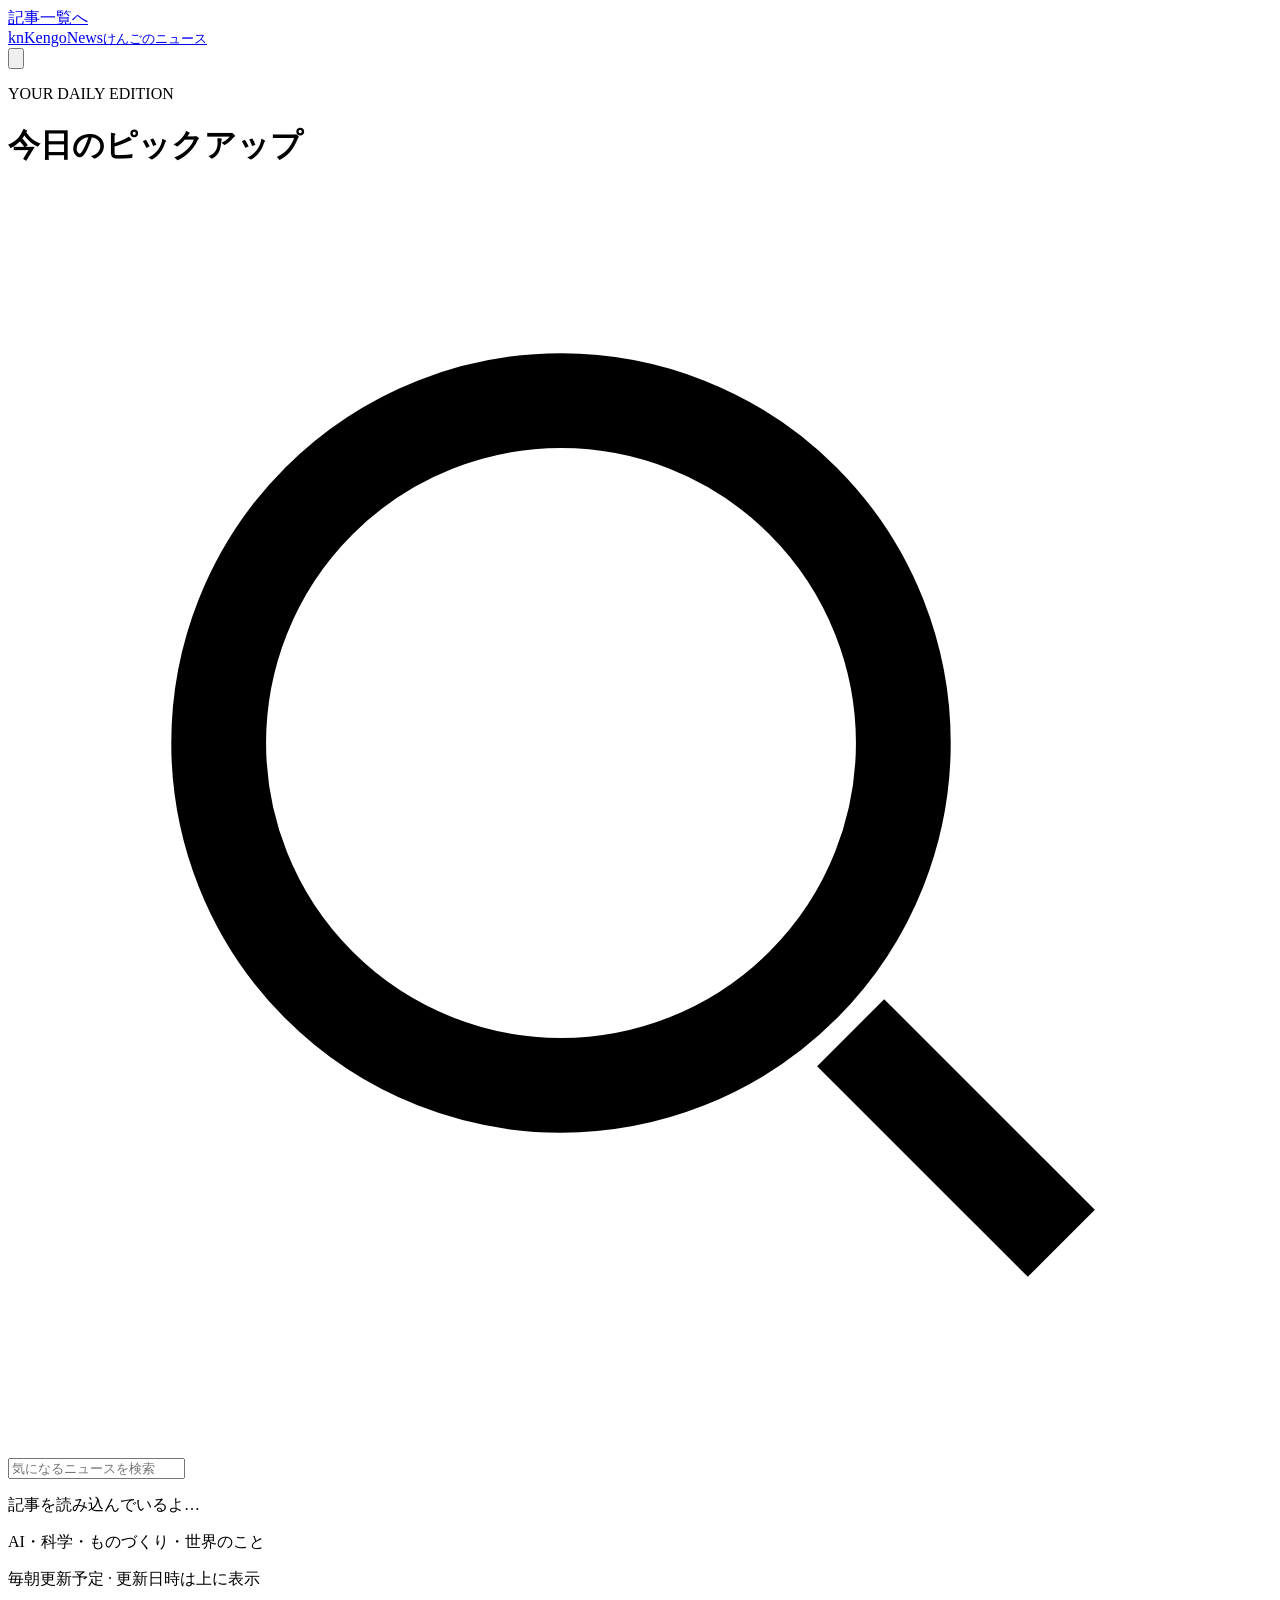
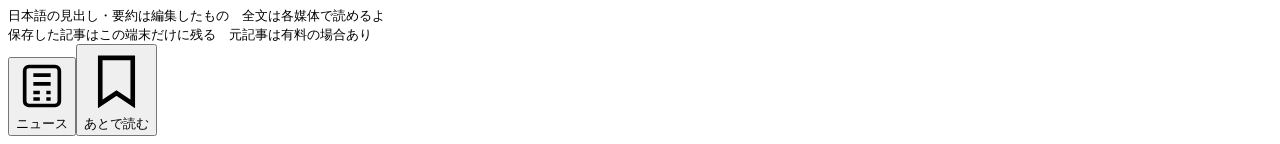
==== news/index.html @ d8b5d5e7 "Add personalized Kengo News reader" ====
<!doctype html>
<html lang="ja">
<head>
  <meta charset="utf-8"><meta name="viewport" content="width=device-width,initial-scale=1,viewport-fit=cover">
  <meta name="theme-color" content="#142039"><meta name="description" content="AI、科学、包装・製造業、海外旅行。けんごの関心に合わせた毎日のニュース。">
  <meta name="apple-mobile-web-app-capable" content="yes"><meta name="apple-mobile-web-app-title" content="Kengo News">
  <title>Kengo News — けんごのニュース</title>
  <link rel="icon" href="./icon.svg" type="image/svg+xml"><link rel="apple-touch-icon" href="./icon-192.png"><link rel="manifest" href="./manifest.webmanifest"><link rel="stylesheet" href="./style.css">
</head>
<body>
  <a class="skip" href="#stories">記事一覧へ</a>
  <header class="masthead"><div class="head-inner">
    <a class="brand" href="./" aria-label="Kengo News ホーム"><span class="brand-mark">k<span>n</span></span><span>Kengo<span class="brand-light">News</span><small>けんごのニュース</small></span></a>
    <div class="head-tools"><span class="edition" id="edition"></span><button class="icon-button" id="refresh" aria-label="記事一覧を再読み込み" title="記事一覧を再読み込み"><svg viewBox="0 0 24 24" fill="none" stroke="currentColor" stroke-width="1.7" aria-hidden="true"><path d="M20 7v5h-5M4 17v-5h5"/><path d="M6.1 6.1A8 8 0 0 1 20 12M4 12a8 8 0 0 0 13.9 5.9"/></svg></button></div>
  </div></header>
  <div class="channel-wrap"><nav id="channels" class="channels" aria-label="ニュースのカテゴリ"></nav></div>
  <main>
    <div class="toolbar"><div><p class="eyebrow" id="eyebrow">YOUR DAILY EDITION</p><h1 id="view-title">今日のピックアップ<span id="count"></span></h1></div><label class="search"><svg viewBox="0 0 24 24" fill="none" stroke="currentColor" stroke-width="1.8" aria-hidden="true"><circle cx="10.5" cy="10.5" r="6.5"/><path d="m16 16 4 4"/></svg><input id="search" type="search" aria-label="記事を検索" placeholder="気になるニュースを検索"></label></div>
    <p class="update-line" id="update-line" role="status">記事を読み込んでいるよ…</p>
    <div class="notice" id="notice" role="status" hidden></div>
    <section id="stories" class="stories" aria-label="記事一覧"></section>
    <div id="empty" class="empty" hidden><h2>該当する記事がないね</h2><p id="empty-text">別の言葉やカテゴリで探してみて</p><button class="secondary" id="clear">一覧に戻る</button></div>
    <footer><p>AI・科学・ものづくり・世界のこと</p><p>毎朝更新予定 · 更新日時は上に表示</p><small>日本語の見出し・要約は編集したもの　全文は各媒体で読めるよ<br>保存した記事はこの端末だけに残る　元記事は有料の場合あり</small></footer>
  </main>
  <nav class="bottom-nav" aria-label="表示切り替え"><button id="today" class="active" aria-pressed="true"><svg viewBox="0 0 24 24" fill="none" stroke="currentColor" stroke-width="1.7" aria-hidden="true"><rect x="4" y="3" width="16" height="18" rx="2"/><path d="M8 7h8M8 11h8M8 15h3M14 15h2M8 18h3M14 18h2"/></svg>ニュース</button><button id="saved" aria-pressed="false"><svg viewBox="0 0 24 24" fill="none" stroke="currentColor" stroke-width="1.7" aria-hidden="true"><path d="M6 4h12v17l-6-4-6 4z"/></svg>あとで読む<span id="saved-count"></span></button></nav>
  <dialog id="detail" aria-labelledby="detail-title"><div class="dialog-head"><span id="detail-category" class="tag"></span><button class="icon-button" id="close-detail" aria-label="閉じる">×</button></div><div id="detail-content"></div><div class="dialog-actions"><button class="secondary" id="save-detail">あとで読む</button><a id="source-link" class="primary" target="_blank" rel="noopener noreferrer">元記事を読む <span aria-hidden="true">↗</span></a></div></dialog>
  <div id="toast" class="toast" role="status" hidden></div>
  <script src="./app.js" defer></script>
</body></html>
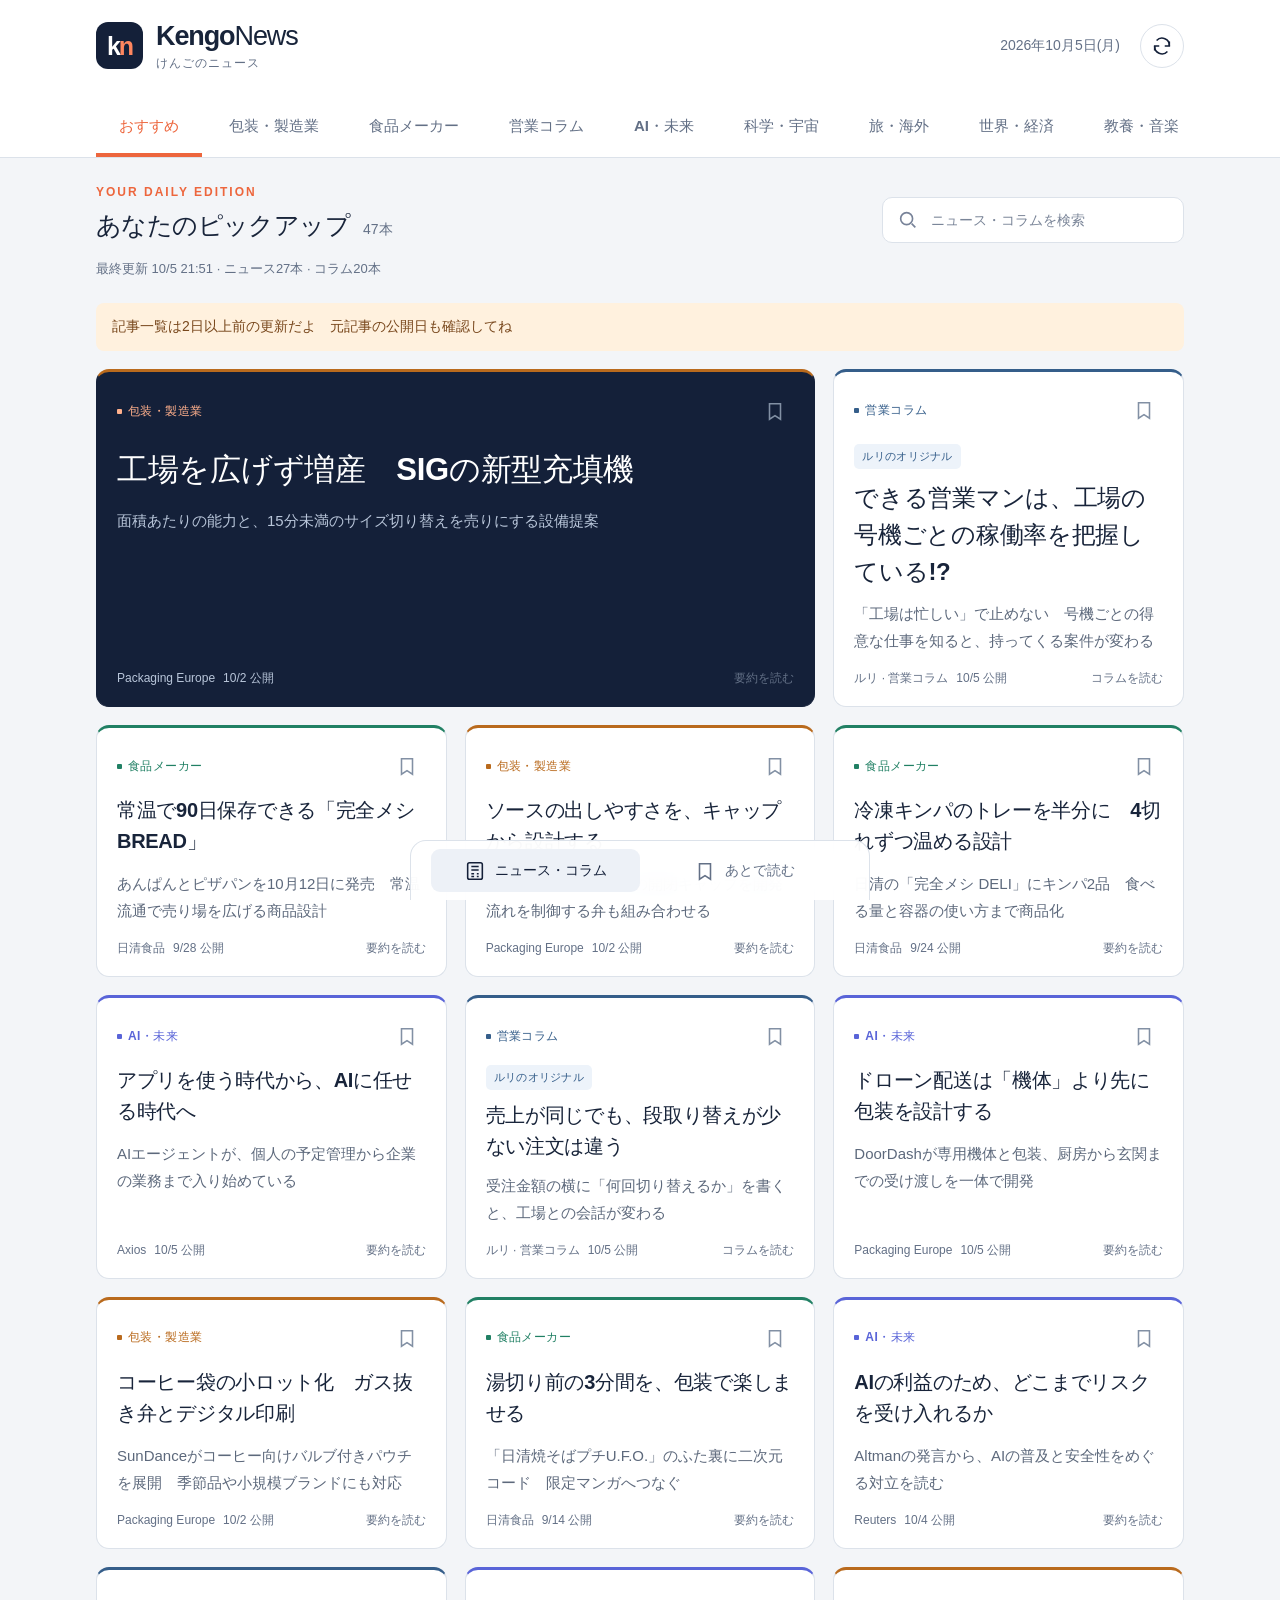
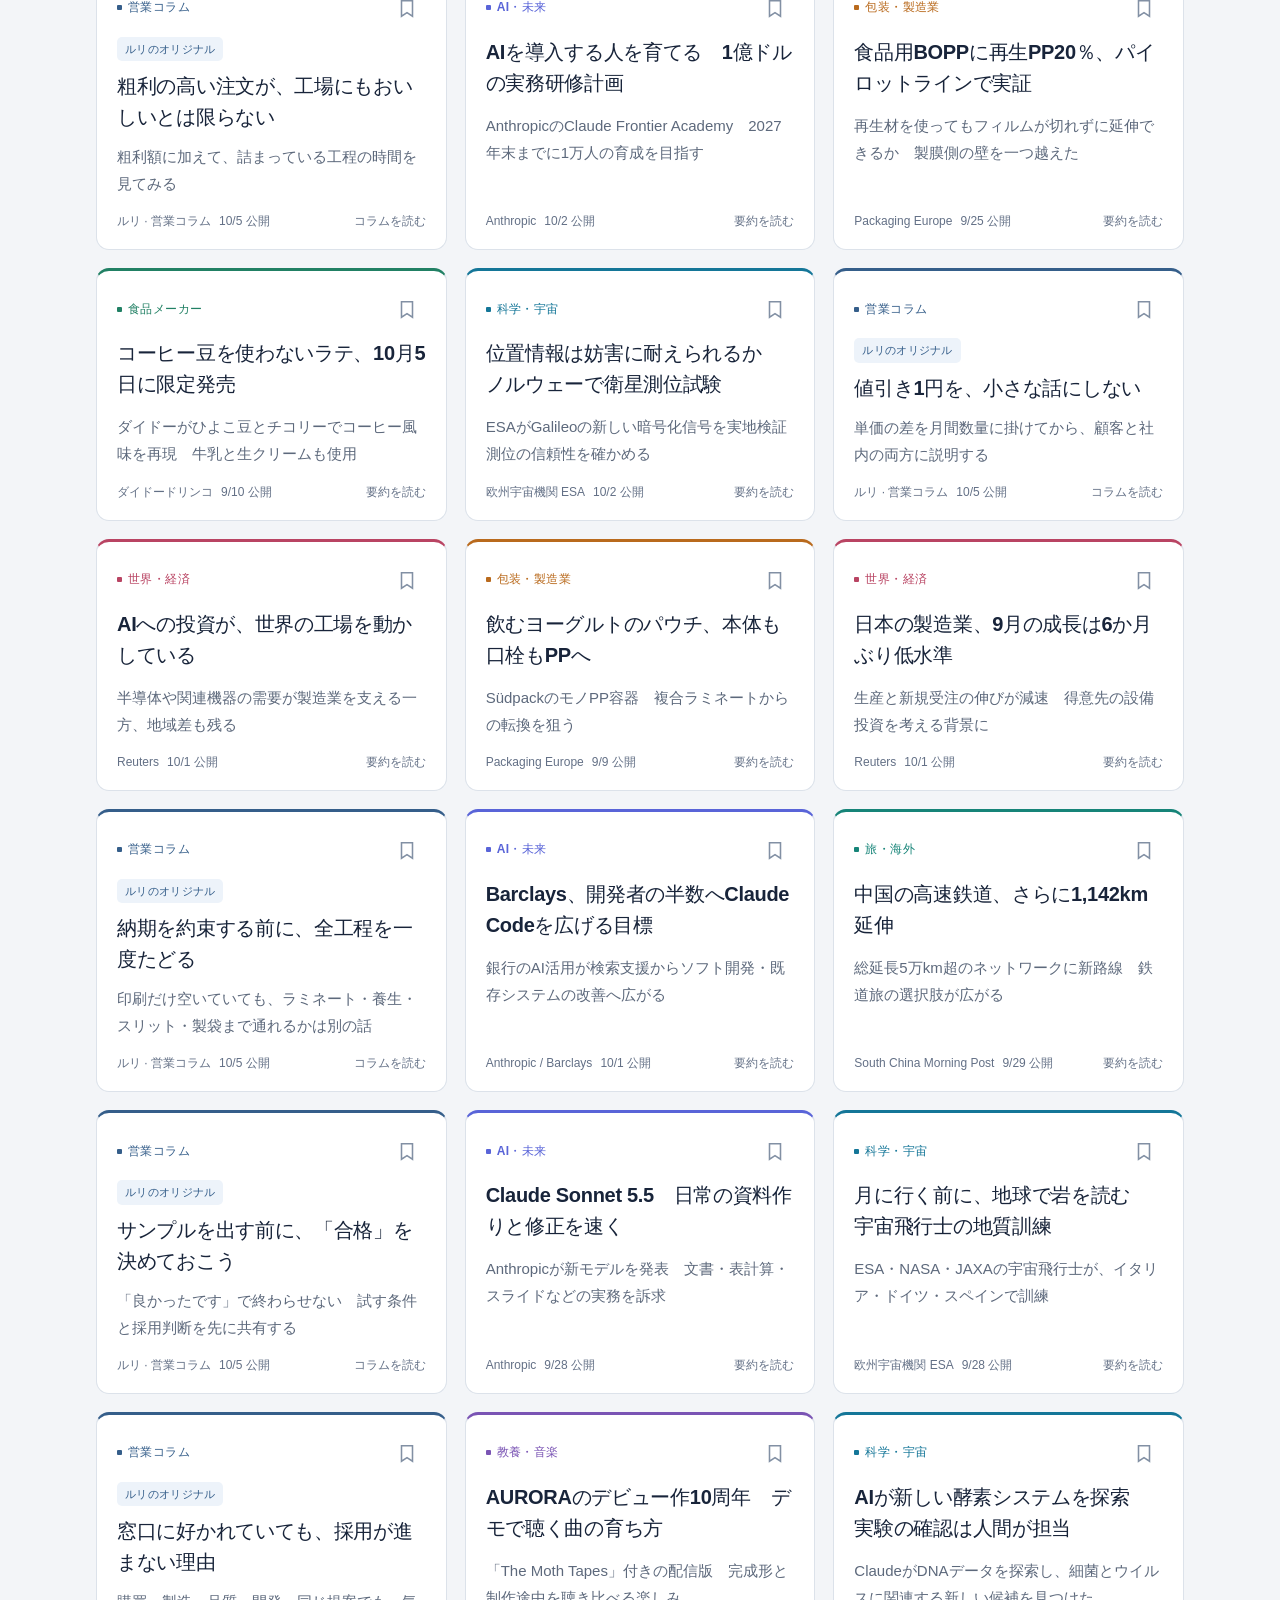
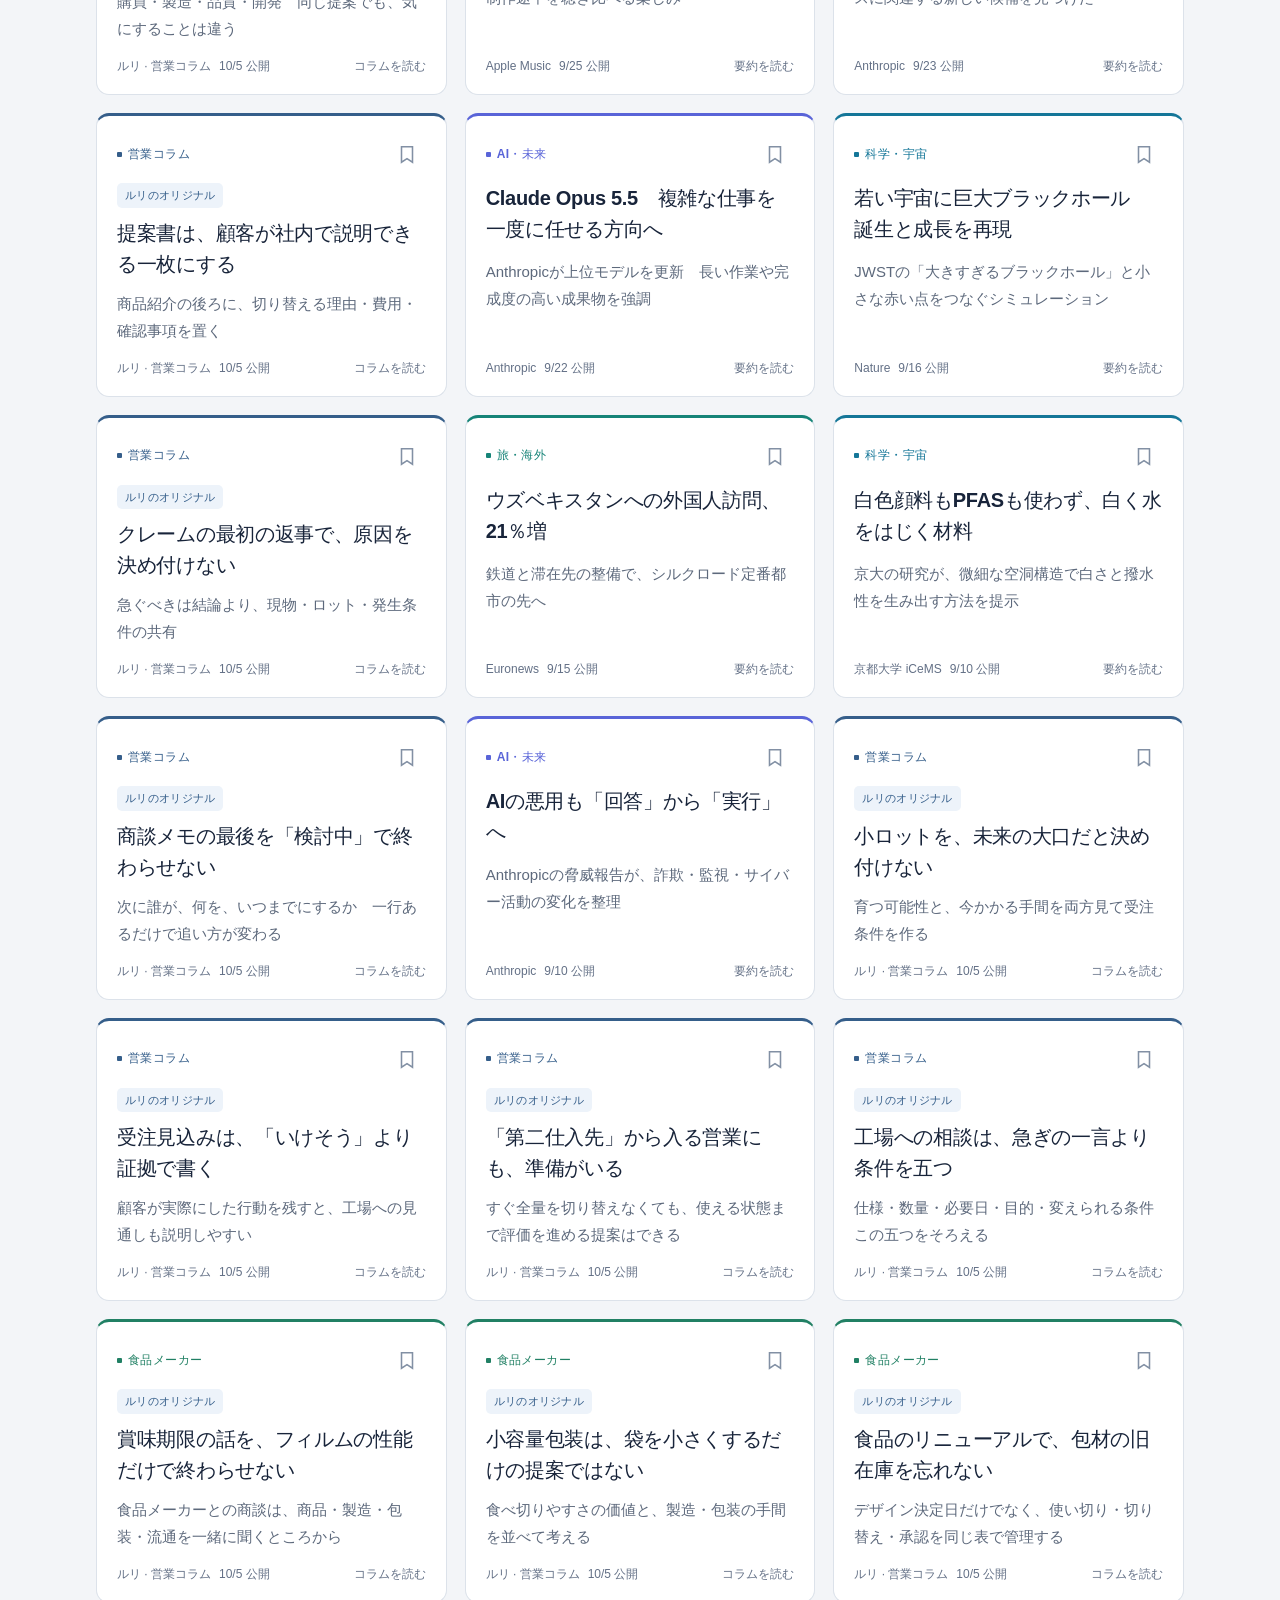
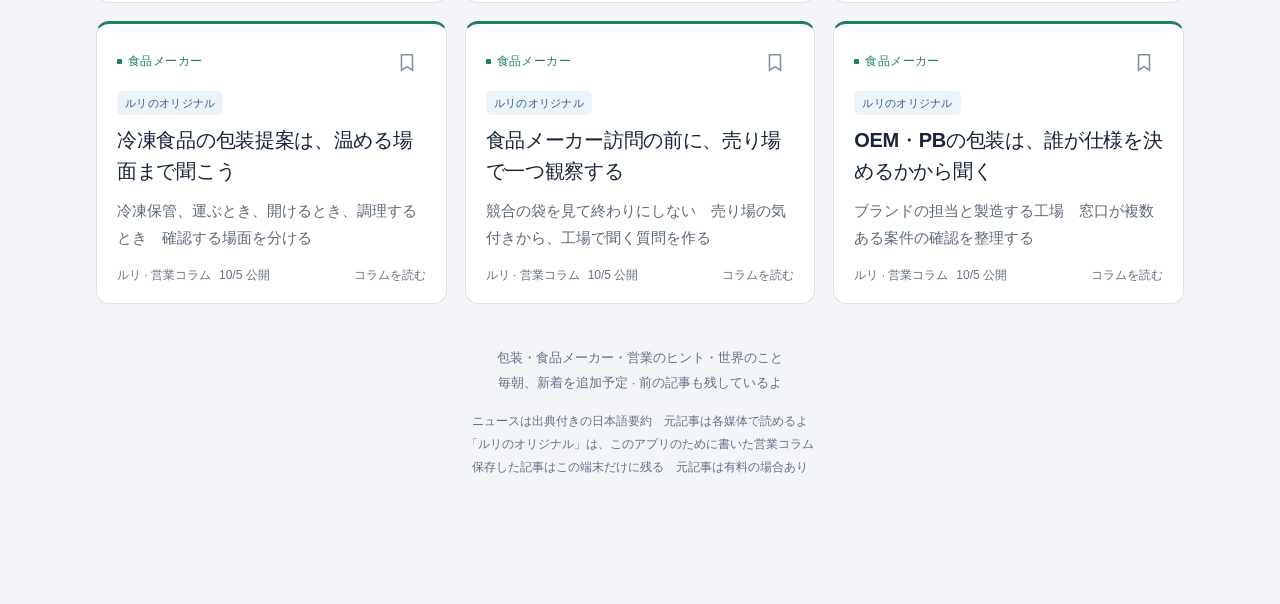
==== commit 5f168358: "Add sales columns, food makers and more news Expand to 27 verified news items and 20 original column" ====
--- a/news/index.html
+++ b/news/index.html
@@ -2,10 +2,10 @@
 <html lang="ja">
 <head>
   <meta charset="utf-8"><meta name="viewport" content="width=device-width,initial-scale=1,viewport-fit=cover">
-  <meta name="theme-color" content="#142039"><meta name="description" content="AI、科学、包装・製造業、海外旅行。けんごの関心に合わせた毎日のニュース。">
+  <meta name="theme-color" content="#142039"><meta name="description" content="包装・製造業、食品メーカー、営業コラム、AI、科学、海外旅行。けんごの関心に合わせた毎日のニュースとルリのオリジナルコラム。">
   <meta name="apple-mobile-web-app-capable" content="yes"><meta name="apple-mobile-web-app-title" content="Kengo News">
   <title>Kengo News — けんごのニュース</title>
-  <link rel="icon" href="./icon.svg" type="image/svg+xml"><link rel="apple-touch-icon" href="./icon-192.png"><link rel="manifest" href="./manifest.webmanifest"><link rel="stylesheet" href="./style.css">
+  <link rel="icon" href="./icon.svg" type="image/svg+xml"><link rel="apple-touch-icon" href="./icon-192.png"><link rel="manifest" href="./manifest.webmanifest"><link rel="stylesheet" href="./style.css?v=20261005-2">
 </head>
 <body>
   <a class="skip" href="#stories">記事一覧へ</a>
@@ -13,17 +13,17 @@
     <a class="brand" href="./" aria-label="Kengo News ホーム"><span class="brand-mark">k<span>n</span></span><span>Kengo<span class="brand-light">News</span><small>けんごのニュース</small></span></a>
     <div class="head-tools"><span class="edition" id="edition"></span><button class="icon-button" id="refresh" aria-label="記事一覧を再読み込み" title="記事一覧を再読み込み"><svg viewBox="0 0 24 24" fill="none" stroke="currentColor" stroke-width="1.7" aria-hidden="true"><path d="M20 7v5h-5M4 17v-5h5"/><path d="M6.1 6.1A8 8 0 0 1 20 12M4 12a8 8 0 0 0 13.9 5.9"/></svg></button></div>
   </div></header>
-  <div class="channel-wrap"><nav id="channels" class="channels" aria-label="ニュースのカテゴリ"></nav></div>
+  <div class="channel-wrap"><nav id="channels" class="channels" aria-label="ニュースとコラムのカテゴリ"></nav></div>
   <main>
-    <div class="toolbar"><div><p class="eyebrow" id="eyebrow">YOUR DAILY EDITION</p><h1 id="view-title">今日のピックアップ<span id="count"></span></h1></div><label class="search"><svg viewBox="0 0 24 24" fill="none" stroke="currentColor" stroke-width="1.8" aria-hidden="true"><circle cx="10.5" cy="10.5" r="6.5"/><path d="m16 16 4 4"/></svg><input id="search" type="search" aria-label="記事を検索" placeholder="気になるニュースを検索"></label></div>
+    <div class="toolbar"><div><p class="eyebrow" id="eyebrow">YOUR DAILY EDITION</p><h1 id="view-title">あなたのピックアップ<span id="count"></span></h1></div><label class="search"><svg viewBox="0 0 24 24" fill="none" stroke="currentColor" stroke-width="1.8" aria-hidden="true"><circle cx="10.5" cy="10.5" r="6.5"/><path d="m16 16 4 4"/></svg><input id="search" type="search" aria-label="記事とコラムを検索" placeholder="ニュース・コラムを検索"></label></div>
     <p class="update-line" id="update-line" role="status">記事を読み込んでいるよ…</p>
     <div class="notice" id="notice" role="status" hidden></div>
     <section id="stories" class="stories" aria-label="記事一覧"></section>
     <div id="empty" class="empty" hidden><h2>該当する記事がないね</h2><p id="empty-text">別の言葉やカテゴリで探してみて</p><button class="secondary" id="clear">一覧に戻る</button></div>
-    <footer><p>AI・科学・ものづくり・世界のこと</p><p>毎朝更新予定 · 更新日時は上に表示</p><small>日本語の見出し・要約は編集したもの　全文は各媒体で読めるよ<br>保存した記事はこの端末だけに残る　元記事は有料の場合あり</small></footer>
+    <footer><p>包装・食品メーカー・営業のヒント・世界のこと</p><p>毎朝、新着を追加予定 · 前の記事も残しているよ</p><small>ニュースは出典付きの日本語要約　元記事は各媒体で読めるよ<br>「ルリのオリジナル」は、このアプリのために書いた営業コラム<br>保存した記事はこの端末だけに残る　元記事は有料の場合あり</small></footer>
   </main>
-  <nav class="bottom-nav" aria-label="表示切り替え"><button id="today" class="active" aria-pressed="true"><svg viewBox="0 0 24 24" fill="none" stroke="currentColor" stroke-width="1.7" aria-hidden="true"><rect x="4" y="3" width="16" height="18" rx="2"/><path d="M8 7h8M8 11h8M8 15h3M14 15h2M8 18h3M14 18h2"/></svg>ニュース</button><button id="saved" aria-pressed="false"><svg viewBox="0 0 24 24" fill="none" stroke="currentColor" stroke-width="1.7" aria-hidden="true"><path d="M6 4h12v17l-6-4-6 4z"/></svg>あとで読む<span id="saved-count"></span></button></nav>
+  <nav class="bottom-nav" aria-label="表示切り替え"><button id="today" class="active" aria-pressed="true"><svg viewBox="0 0 24 24" fill="none" stroke="currentColor" stroke-width="1.7" aria-hidden="true"><rect x="4" y="3" width="16" height="18" rx="2"/><path d="M8 7h8M8 11h8M8 15h3M14 15h2M8 18h3M14 18h2"/></svg>ニュース・コラム</button><button id="saved" aria-pressed="false"><svg viewBox="0 0 24 24" fill="none" stroke="currentColor" stroke-width="1.7" aria-hidden="true"><path d="M6 4h12v17l-6-4-6 4z"/></svg>あとで読む<span id="saved-count"></span></button></nav>
   <dialog id="detail" aria-labelledby="detail-title"><div class="dialog-head"><span id="detail-category" class="tag"></span><button class="icon-button" id="close-detail" aria-label="閉じる">×</button></div><div id="detail-content"></div><div class="dialog-actions"><button class="secondary" id="save-detail">あとで読む</button><a id="source-link" class="primary" target="_blank" rel="noopener noreferrer">元記事を読む <span aria-hidden="true">↗</span></a></div></dialog>
   <div id="toast" class="toast" role="status" hidden></div>
-  <script src="./app.js" defer></script>
+  <script src="./app.js?v=20261005-2" defer></script>
 </body></html>
--- a/news/style.css
+++ b/news/style.css
@@ -0,0 +1,3 @@
+:root{font-family:-apple-system,BlinkMacSystemFont,"Noto Sans JP","Hiragino Kaku Gothic ProN",Meiryo,sans-serif;color:#18243a;background:#f3f5f8;font-synthesis:none;--line:#dce2ea;--muted:#637086;--navy:#142039;--accent:#ed663d}*{box-sizing:border-box}body{margin:0}button,input,a{-webkit-tap-highlight-color:transparent}button,input{font:inherit}button{cursor:pointer}button,a,input{touch-action:manipulation}button:focus-visible,a:focus-visible,input:focus-visible{outline:3px solid #326adc;outline-offset:4px}a{color:inherit}svg{width:22px;height:22px;flex-shrink:0}.skip{position:fixed;left:16px;top:-80px;z-index:100;background:white;padding:12px}.skip:focus{top:12px}.masthead{background:white}.head-inner{max-width:1140px;margin:auto;display:flex;justify-content:space-between;align-items:center;padding:22px 26px}.brand{display:flex;align-items:center;gap:13px;text-decoration:none;font-size:27px;font-weight:800;letter-spacing:-1.1px;line-height:1.05}.brand-light{font-weight:400}.brand small{display:block;font-weight:500;letter-spacing:1px;font-size:12px;margin-top:7px;color:var(--muted)}.brand-mark{background:var(--navy);color:white;font-size:25px;width:47px;height:47px;display:flex;align-items:center;justify-content:center;border-radius:12px;letter-spacing:-2px}.brand-mark span{color:#ff865f}.head-tools{display:flex;align-items:center;gap:20px}.edition{font-size:14px;color:var(--muted)}.icon-button{width:44px;height:44px;border:1px solid var(--line);background:white;border-radius:50%;display:inline-flex;align-items:center;justify-content:center;color:var(--navy);font-size:29px;line-height:1}.icon-button:hover{background:#eef2f8}.channel-wrap{position:sticky;top:0;z-index:5;background:white;box-shadow:0 1px 0 var(--line)}.channels{max-width:1088px;margin:auto;display:flex;gap:4px;padding:8px 0 0;overflow:auto;scrollbar-width:none}.channels::-webkit-scrollbar{display:none}.channel{position:relative;white-space:nowrap;border:0;background:transparent;padding:17px 23px;font-size:15px;font-weight:650;color:#637086;border-bottom:4px solid transparent}.channel:hover{color:var(--c);background:color-mix(in srgb,var(--c) 5%,white)}.channel[aria-pressed=true]{color:var(--c);border-bottom-color:var(--c)}main{max-width:1140px;margin:auto;padding:28px 26px 115px}.toolbar{display:flex;align-items:flex-end;justify-content:space-between;gap:24px}.eyebrow{font-size:12px;letter-spacing:2px;font-weight:800;color:var(--accent);margin:0 0 10px}h1{font-size:25px;letter-spacing:-.6px;line-height:1.35;margin:0;font-weight:750}h1 span{font-size:14px;font-weight:500;color:var(--muted);letter-spacing:0;display:inline-block;margin-left:13px}.search{display:flex;align-items:center;gap:10px;padding:11px 14px;background:white;border:1px solid var(--line);border-radius:10px;color:#778298;max-width:310px}.search input{border:0;outline:0;background:none;min-width:0;width:240px;font-size:14px;color:var(--navy)}.search:focus-within{border-color:#386ddd;box-shadow:0 0 0 2px #386ddd20}.update-line{font-size:13px;color:var(--muted);margin:16px 0 24px;line-height:1.6}.notice{font-size:14px;line-height:1.7;padding:12px 16px;border-radius:8px;background:#fff1de;color:#78471c;margin-bottom:18px}.stories{display:grid;grid-template-columns:repeat(3,minmax(0,1fr));gap:18px}.story{background:white;border:1px solid var(--line);border-top:3px solid var(--c);border-radius:13px;overflow:hidden;display:flex;flex-direction:column;min-width:0;transition:transform .18s,box-shadow .18s}.story:hover{transform:translateY(-2px);box-shadow:0 8px 24px #1420390b}.story.featured{grid-column:span 2;background:var(--navy);color:white;border-color:var(--navy);border-top:3px solid var(--c);position:relative}.story-top{display:flex;justify-content:space-between;align-items:center;gap:8px;padding:19px 20px 0}.tag{font-size:12px;font-weight:750;letter-spacing:.4px;color:var(--c);display:inline-flex;align-items:center;gap:6px}.tag:before{content:"";width:5px;height:5px;background:currentColor;display:inline-block;border-radius:1px}.featured .tag{color:#ffb08c}.bookmark{width:38px;height:38px;border:0;background:transparent;display:flex;align-items:center;justify-content:center;color:#8290a4;border-radius:8px}.bookmark:hover{background:#7a8fad15}.bookmark[aria-pressed=true]{color:var(--accent)}.bookmark[aria-pressed=true] svg{fill:currentColor}.read-badge{font-size:12px;color:var(--muted)}.story-open{border:0;background:transparent;text-align:left;color:inherit;padding:10px 20px 15px;width:100%;flex:1;display:flex;flex-direction:column;gap:13px}.story h2{font-size:20px;line-height:1.55;letter-spacing:-.3px;margin:0;font-weight:750;overflow-wrap:anywhere}.story .deck{font-size:15px;line-height:1.8;color:#5d697c;margin:0}.featured h2{font-size:31px;line-height:1.5;max-width:570px}.featured .deck{color:#b9c6da;max-width:530px}.story-foot{display:flex;align-items:center;justify-content:space-between;gap:10px;padding:0 20px 19px;font-size:12px;color:var(--muted);line-height:1.5}.featured .story-foot{color:#b9c6da}.featured .story-top{padding-top:20px}.featured .story-open{padding-top:17px;padding-bottom:23px}.story-meta{display:flex;flex-wrap:wrap;gap:8px}.date{white-space:nowrap}.read-mark{background:#edf0f5;color:#637086;padding:3px 7px;border-radius:4px;font-size:11px}.featured .read-mark{background:#26364f;color:#c5d1e4}.empty{background:white;border:1px dashed var(--line);border-radius:12px;text-align:center;padding:60px 20px}.empty h2{font-size:20px}.empty p{color:var(--muted);font-size:15px;line-height:1.8}.secondary,.primary{font-size:15px;border-radius:9px;padding:13px 18px;min-height:47px;display:inline-flex;justify-content:center;align-items:center;text-decoration:none;font-weight:650}.secondary{background:white;color:var(--navy);border:1px solid var(--line)}.primary{background:var(--navy);color:white;border:1px solid var(--navy);gap:10px}.primary:hover{background:#263755}.secondary:hover{background:#f3f5f8}footer{padding:38px 0 10px;text-align:center;color:var(--muted)}footer p{font-size:13px;margin:7px 0}footer small{font-size:12px;line-height:1.9;display:block;margin-top:18px}.bottom-nav{position:fixed;bottom:0;left:50%;transform:translateX(-50%);z-index:6;display:flex;background:#ffffffed;backdrop-filter:blur(16px);border:1px solid var(--line);border-bottom:0;border-radius:16px 16px 0 0;max-width:460px;width:100%;padding:8px 20px calc(8px + env(safe-area-inset-bottom))}.bottom-nav button{display:flex;flex:1;align-items:center;justify-content:center;gap:9px;background:none;border:0;color:var(--muted);font-size:14px;min-height:43px;border-radius:9px}.bottom-nav button.active{color:var(--navy);font-weight:700;background:#edf1f7}.bottom-nav span{font-size:12px}.bottom-nav span:empty{display:none}dialog{border:1px solid var(--line);border-radius:17px;padding:26px;width:600px;max-width:calc(100% - 28px);max-height:calc(100dvh - 60px);color:var(--navy);box-shadow:0 25px 90px #0003}dialog::backdrop{background:#101a2d80;backdrop-filter:blur(4px)}.dialog-head{display:flex;align-items:center;justify-content:space-between;margin-bottom:17px}.dialog-head .icon-button{width:38px;height:38px}.detail-title{font-size:27px;line-height:1.5;margin:0 0 15px;letter-spacing:-.4px}.detail-meta{font-size:13px;color:var(--muted);line-height:1.8}.summary-title{font-size:14px;font-weight:750;margin:26px 0 13px}.summary-list{list-style:none;padding:0;counter-reset:point;display:grid;gap:16px;margin:0}.summary-list li{counter-increment:point;display:flex;gap:14px;font-size:16px;line-height:1.85}.summary-list li:before{content:counter(point,decimal-leading-zero);font-size:12px;font-weight:750;color:var(--accent);padding-top:6px}.why{padding:17px 19px;background:#f0f3f8;border-radius:10px;margin:25px 0}.why h3{font-size:13px;margin:0 0 7px;color:var(--muted)}.why p{font-size:15px;line-height:1.85;margin:0}.verification{font-size:12px;color:var(--muted);line-height:1.8}.dialog-actions{display:flex;justify-content:space-between;gap:10px;margin-top:24px}.toast{position:fixed;bottom:calc(93px + env(safe-area-inset-bottom));left:50%;transform:translateX(-50%);background:#142039;color:white;padding:12px 20px;border-radius:9px;z-index:20;white-space:nowrap;font-size:14px}.refreshing svg{animation:spin 1s linear infinite}@keyframes spin{to{transform:rotate(360deg)}}[hidden]{display:none!important}@media(min-width:900px){.story:nth-child(2) .story-open{padding-top:15px}.story:nth-child(2) h2{font-size:24px}}@media(max-width:800px){.stories{grid-template-columns:repeat(2,minmax(0,1fr))}.channels{padding-left:18px}.channel{padding:16px 18px}.toolbar{align-items:flex-start;flex-direction:column;gap:17px}.search{max-width:none;width:100%}.search input{width:100%}.featured h2{font-size:27px}.edition{font-size:12px}.head-tools{gap:12px}}@media(max-width:520px){.head-inner{padding:17px 18px}.brand{font-size:23px;gap:10px}.brand small{font-size:11px;margin-top:6px}.brand-mark{width:42px;height:42px;font-size:23px;border-radius:10px}.edition{display:none}.channel{font-size:14px;padding:15px 17px}.channels{padding-top:3px;padding-left:1px}main{padding:24px 15px 110px}h1{font-size:23px}.eyebrow{font-size:11px;margin-bottom:9px}.search{padding:10px 12px}.search input{font-size:16px}.stories{gap:12px}.story{border-radius:10px}.story-top{padding:11px 13px 0}.story-open{padding:8px 13px 13px;gap:9px}.story h2{font-size:17px;line-height:1.65}.story .deck{display:none}.featured .deck{display:block;font-size:15px;line-height:1.85}.featured h2{font-size:25px;line-height:1.6}.featured .story-top{padding:16px 18px 0}.featured .story-open{padding:10px 18px 21px}.story-foot{padding:0 13px 15px;font-size:11px;align-items:flex-end}.featured .story-foot{padding:0 18px 19px}.story-meta{gap:4px;flex-direction:column}.tag{font-size:11px}.bookmark{width:32px;height:32px}.bookmark svg{width:19px;height:19px}.read-mark{font-size:10px}.update-line{margin:13px 0 18px;font-size:12px}.bottom-nav{max-width:none;border-radius:0;border-left:0;border-right:0;padding-top:7px}.bottom-nav button{font-size:13px;flex-direction:column;gap:3px;min-height:46px;position:relative}.bottom-nav span{position:absolute;top:3px;left:calc(50% + 15px)}.bottom-nav svg{height:21px;width:21px}dialog{padding:20px;max-height:calc(100dvh - 34px)}.detail-title{font-size:23px}.dialog-actions{flex-wrap:wrap}.dialog-actions>*{flex:1;white-space:nowrap}.summary-list li{font-size:16px}.toast{bottom:calc(85px + env(safe-area-inset-bottom))}}@media(prefers-reduced-motion:reduce){*{transition:none!important;animation:none!important}}@media(min-resolution:1dppx){input::placeholder{color:#7a8598}}
+
+.original-label{align-self:flex-start;font-size:11px;font-weight:700;letter-spacing:.3px;color:#355e8a;background:#edf3fa;border-radius:5px;padding:4px 8px;line-height:1.5}.featured .original-label{background:#2b405e;color:#dae9ff}.column-body{margin-top:32px}.column-section{margin:25px 0}.column-section h3{font-size:18px;line-height:1.65;margin:0 0 10px}.column-section p{font-size:16px;line-height:2;margin:0;white-space:pre-line;overflow-wrap:anywhere}.meeting-prompts{margin-top:28px;padding:19px 20px;border:1px solid #d0ddeb;border-left:4px solid #355e8a;border-radius:9px;background:#f7faff}.meeting-prompts h3{font-size:15px;margin:0 0 12px}.meeting-prompts ul{margin:0;padding-left:20px;display:grid;gap:12px}.meeting-prompts li{font-size:15px;line-height:1.85}.column-card .story-open{gap:10px}.dialog-head{position:sticky;top:-26px;background:white;z-index:1;padding:8px 0}.dialog-head .icon-button{flex-shrink:0}@media(max-width:520px){.original-label{font-size:10px;padding:3px 6px}.column-section h3{font-size:17px}.meeting-prompts{padding:17px 16px}.dialog-head{top:-20px}}
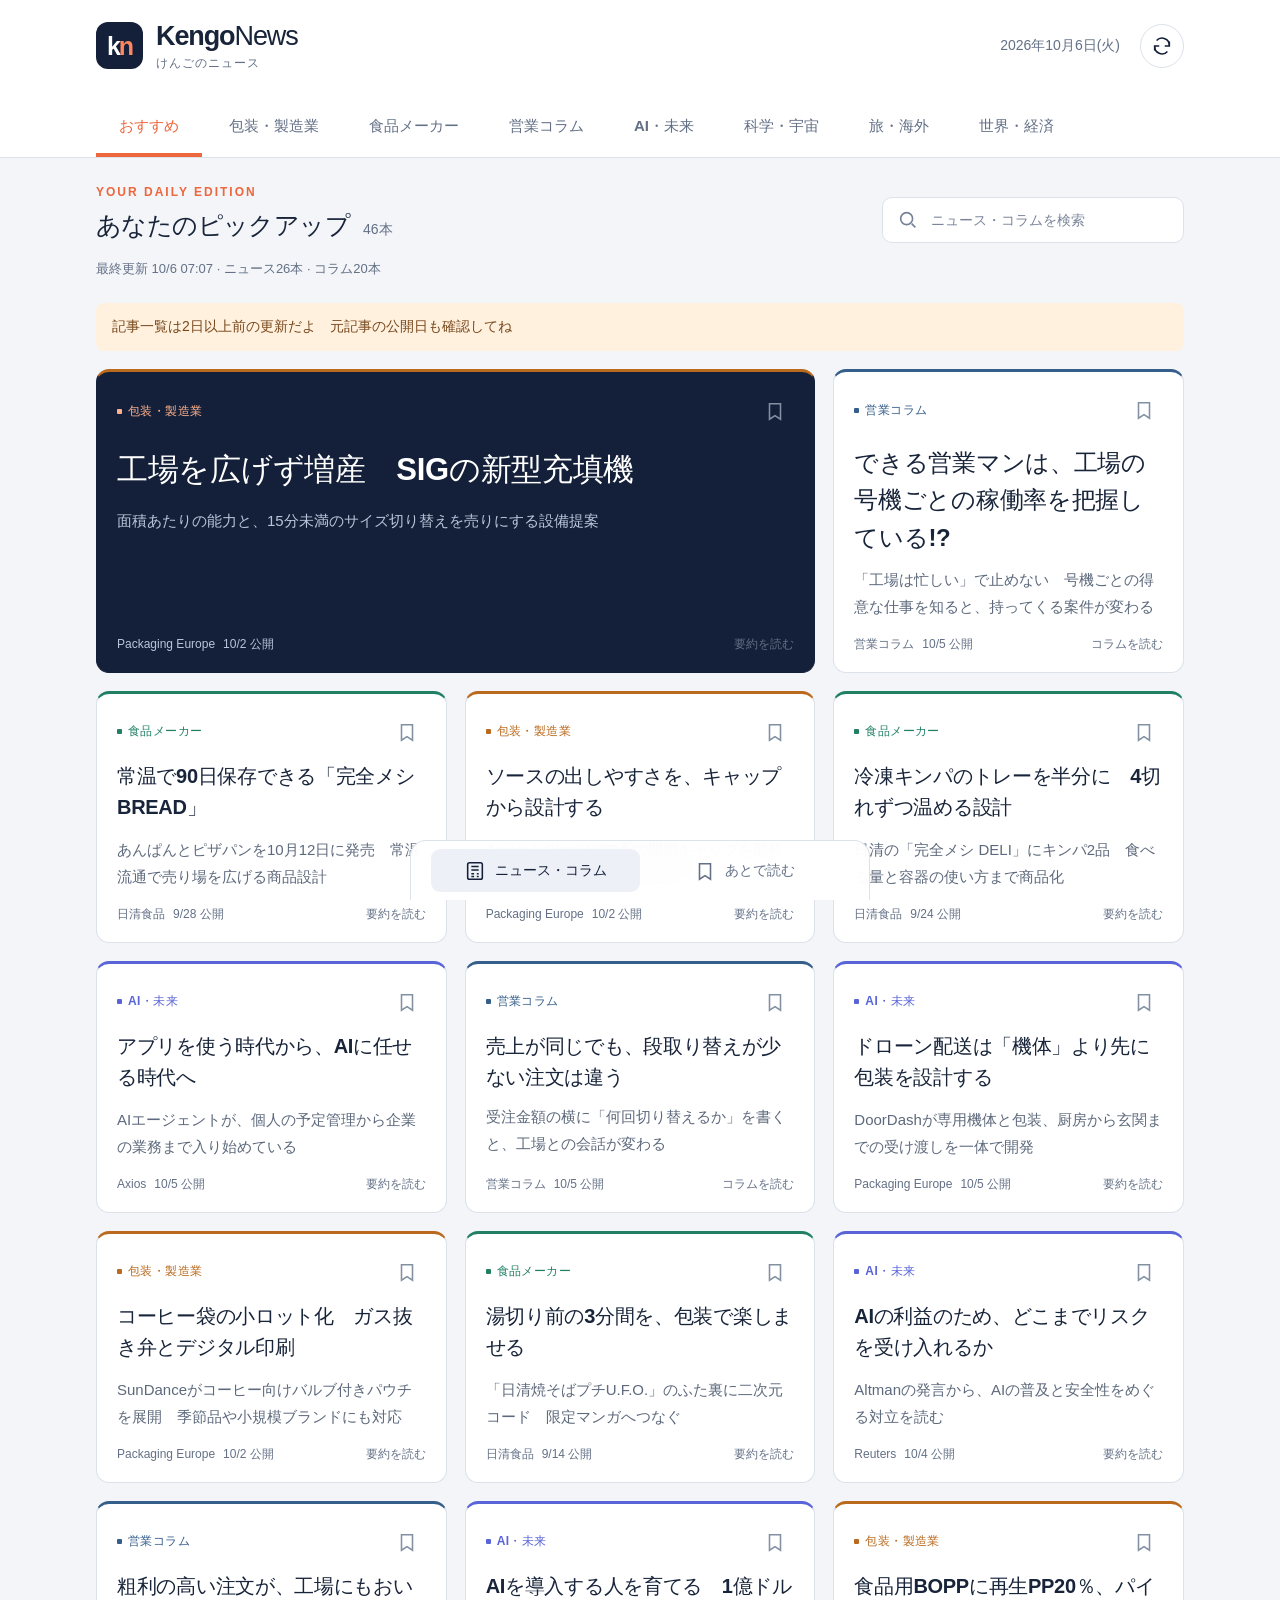
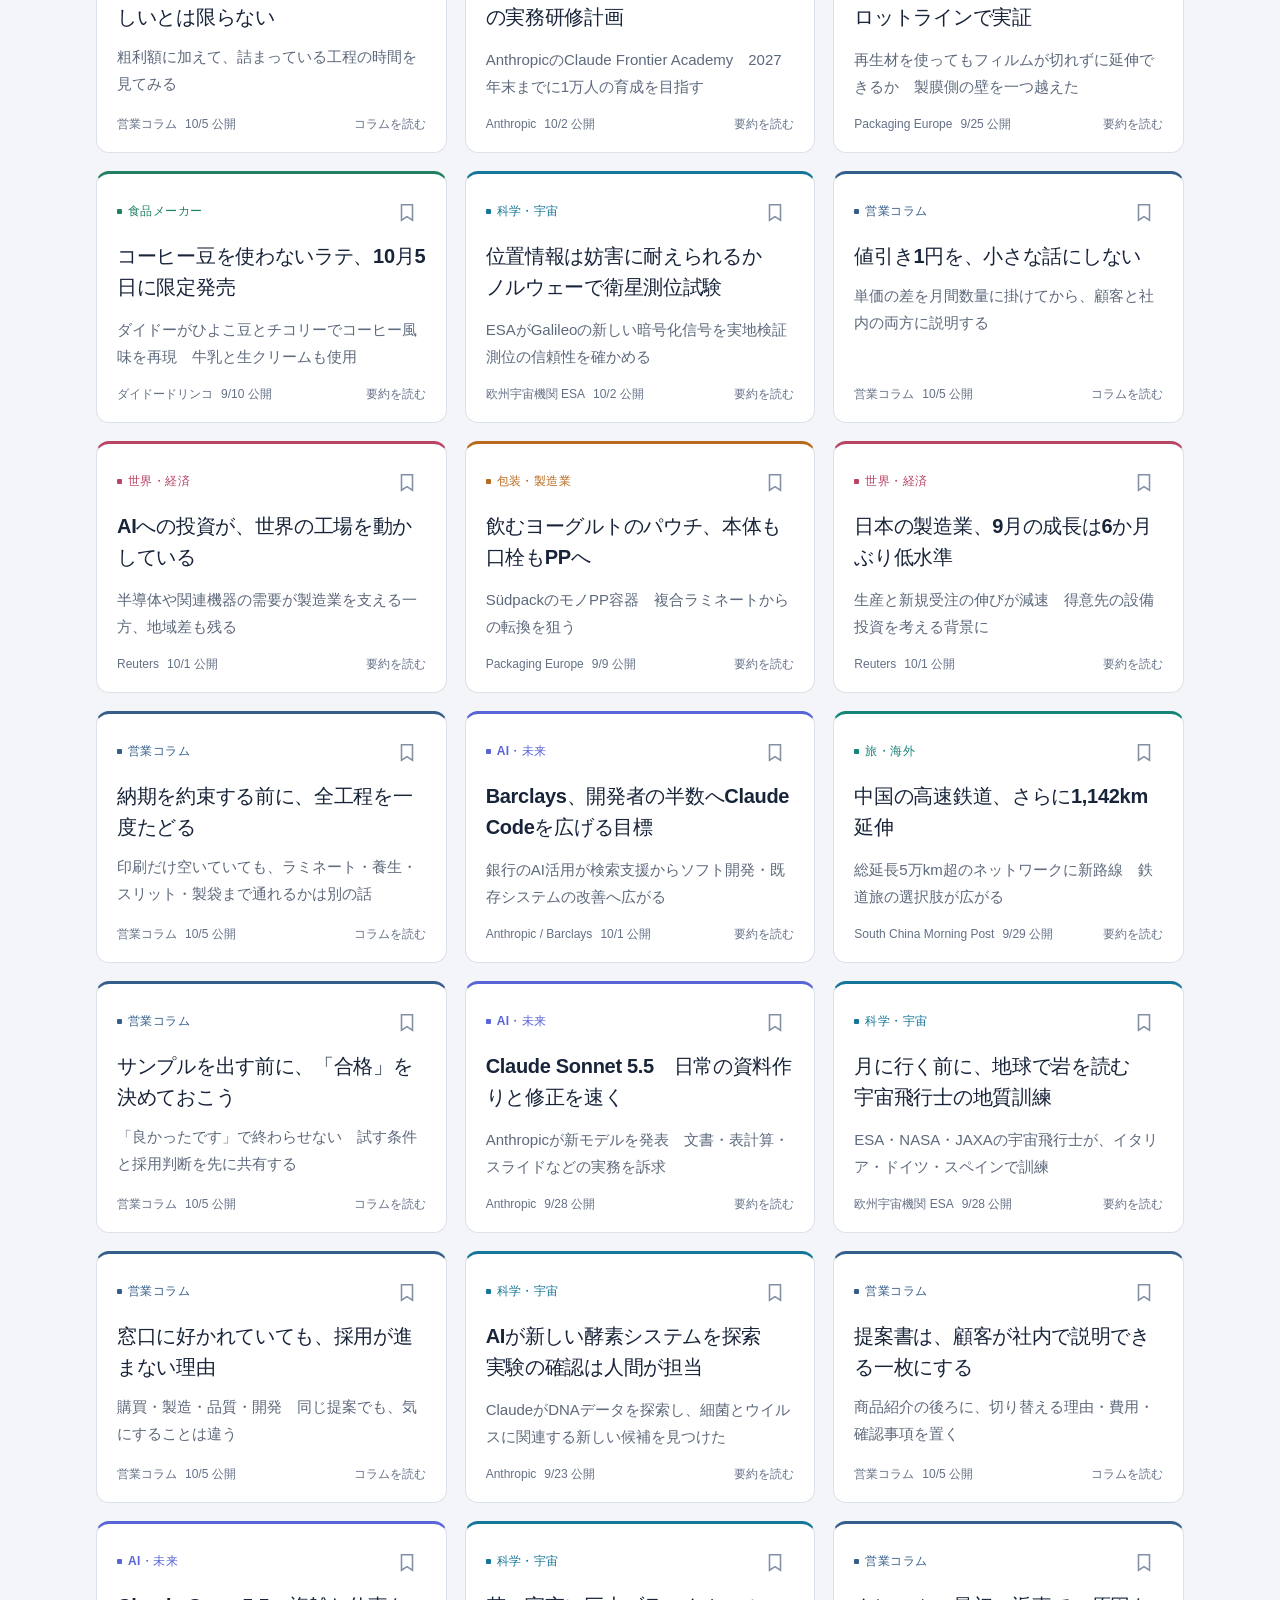
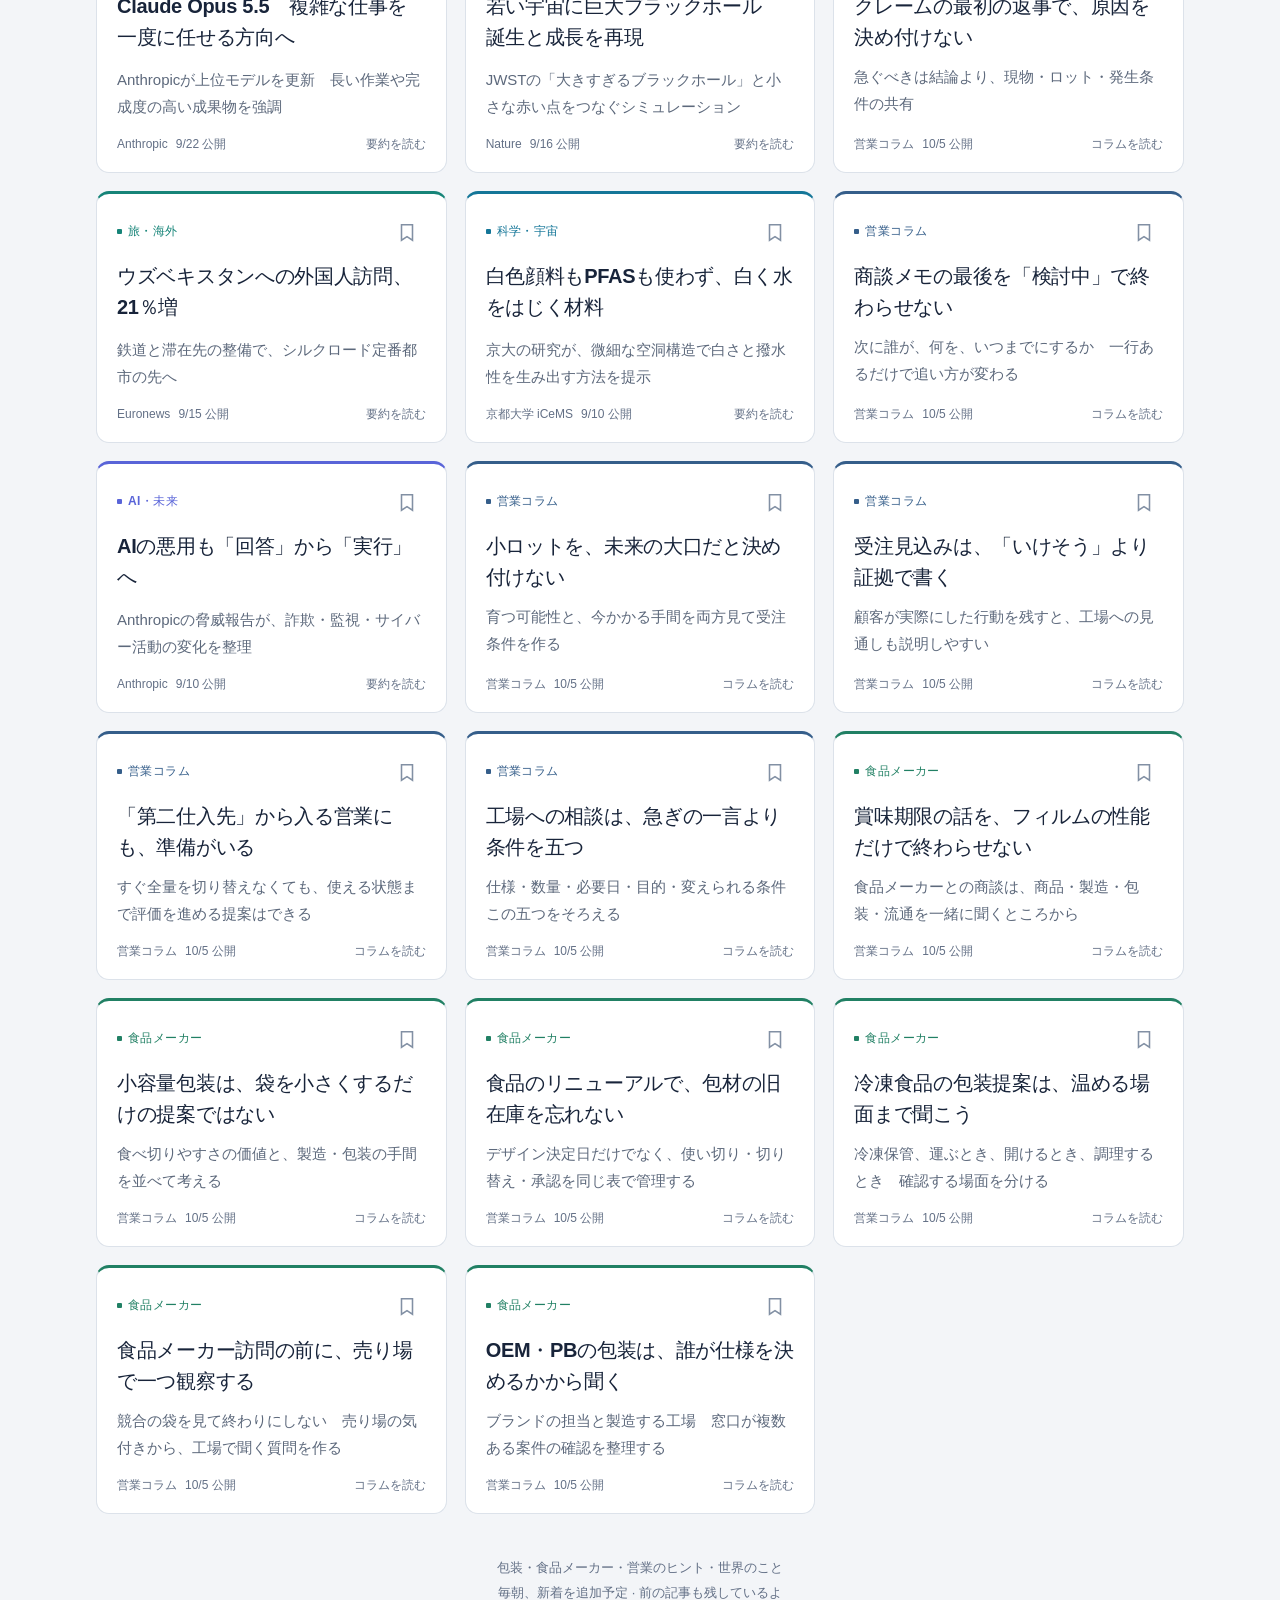
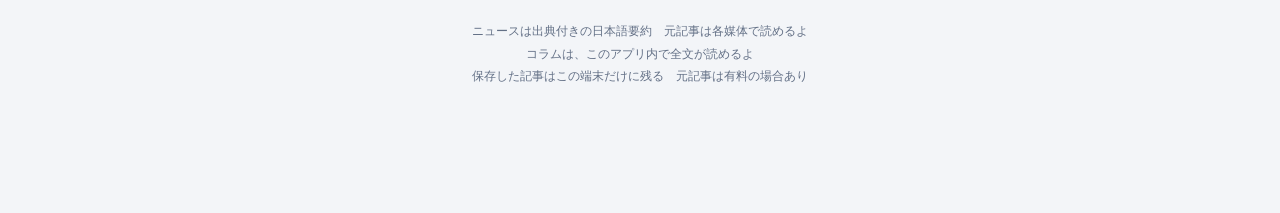
==== commit 0f5f751e: "Remove culture category and column author labels Remove general culture and music content. Display s" ====
--- a/news/index.html
+++ b/news/index.html
@@ -2,10 +2,10 @@
 <html lang="ja">
 <head>
   <meta charset="utf-8"><meta name="viewport" content="width=device-width,initial-scale=1,viewport-fit=cover">
-  <meta name="theme-color" content="#142039"><meta name="description" content="包装・製造業、食品メーカー、営業コラム、AI、科学、海外旅行。けんごの関心に合わせた毎日のニュースとルリのオリジナルコラム。">
+  <meta name="theme-color" content="#142039"><meta name="description" content="包装・製造業、食品メーカー、営業コラム、AI、科学、海外旅行。けんごの関心に合わせた毎日のニュースと営業コラム。">
   <meta name="apple-mobile-web-app-capable" content="yes"><meta name="apple-mobile-web-app-title" content="Kengo News">
   <title>Kengo News — けんごのニュース</title>
-  <link rel="icon" href="./icon.svg" type="image/svg+xml"><link rel="apple-touch-icon" href="./icon-192.png"><link rel="manifest" href="./manifest.webmanifest"><link rel="stylesheet" href="./style.css?v=20261005-2">
+  <link rel="icon" href="./icon.svg" type="image/svg+xml"><link rel="apple-touch-icon" href="./icon-192.png"><link rel="manifest" href="./manifest.webmanifest"><link rel="stylesheet" href="./style.css?v=20261006-1">
 </head>
 <body>
   <a class="skip" href="#stories">記事一覧へ</a>
@@ -20,10 +20,10 @@
     <div class="notice" id="notice" role="status" hidden></div>
     <section id="stories" class="stories" aria-label="記事一覧"></section>
     <div id="empty" class="empty" hidden><h2>該当する記事がないね</h2><p id="empty-text">別の言葉やカテゴリで探してみて</p><button class="secondary" id="clear">一覧に戻る</button></div>
-    <footer><p>包装・食品メーカー・営業のヒント・世界のこと</p><p>毎朝、新着を追加予定 · 前の記事も残しているよ</p><small>ニュースは出典付きの日本語要約　元記事は各媒体で読めるよ<br>「ルリのオリジナル」は、このアプリのために書いた営業コラム<br>保存した記事はこの端末だけに残る　元記事は有料の場合あり</small></footer>
+    <footer><p>包装・食品メーカー・営業のヒント・世界のこと</p><p>毎朝、新着を追加予定 · 前の記事も残しているよ</p><small>ニュースは出典付きの日本語要約　元記事は各媒体で読めるよ<br>コラムは、このアプリ内で全文が読めるよ<br>保存した記事はこの端末だけに残る　元記事は有料の場合あり</small></footer>
   </main>
   <nav class="bottom-nav" aria-label="表示切り替え"><button id="today" class="active" aria-pressed="true"><svg viewBox="0 0 24 24" fill="none" stroke="currentColor" stroke-width="1.7" aria-hidden="true"><rect x="4" y="3" width="16" height="18" rx="2"/><path d="M8 7h8M8 11h8M8 15h3M14 15h2M8 18h3M14 18h2"/></svg>ニュース・コラム</button><button id="saved" aria-pressed="false"><svg viewBox="0 0 24 24" fill="none" stroke="currentColor" stroke-width="1.7" aria-hidden="true"><path d="M6 4h12v17l-6-4-6 4z"/></svg>あとで読む<span id="saved-count"></span></button></nav>
   <dialog id="detail" aria-labelledby="detail-title"><div class="dialog-head"><span id="detail-category" class="tag"></span><button class="icon-button" id="close-detail" aria-label="閉じる">×</button></div><div id="detail-content"></div><div class="dialog-actions"><button class="secondary" id="save-detail">あとで読む</button><a id="source-link" class="primary" target="_blank" rel="noopener noreferrer">元記事を読む <span aria-hidden="true">↗</span></a></div></dialog>
   <div id="toast" class="toast" role="status" hidden></div>
-  <script src="./app.js?v=20261005-2" defer></script>
+  <script src="./app.js?v=20261006-1" defer></script>
 </body></html>
--- a/news/style.css
+++ b/news/style.css
@@ -1,3 +1,3 @@
 :root{font-family:-apple-system,BlinkMacSystemFont,"Noto Sans JP","Hiragino Kaku Gothic ProN",Meiryo,sans-serif;color:#18243a;background:#f3f5f8;font-synthesis:none;--line:#dce2ea;--muted:#637086;--navy:#142039;--accent:#ed663d}*{box-sizing:border-box}body{margin:0}button,input,a{-webkit-tap-highlight-color:transparent}button,input{font:inherit}button{cursor:pointer}button,a,input{touch-action:manipulation}button:focus-visible,a:focus-visible,input:focus-visible{outline:3px solid #326adc;outline-offset:4px}a{color:inherit}svg{width:22px;height:22px;flex-shrink:0}.skip{position:fixed;left:16px;top:-80px;z-index:100;background:white;padding:12px}.skip:focus{top:12px}.masthead{background:white}.head-inner{max-width:1140px;margin:auto;display:flex;justify-content:space-between;align-items:center;padding:22px 26px}.brand{display:flex;align-items:center;gap:13px;text-decoration:none;font-size:27px;font-weight:800;letter-spacing:-1.1px;line-height:1.05}.brand-light{font-weight:400}.brand small{display:block;font-weight:500;letter-spacing:1px;font-size:12px;margin-top:7px;color:var(--muted)}.brand-mark{background:var(--navy);color:white;font-size:25px;width:47px;height:47px;display:flex;align-items:center;justify-content:center;border-radius:12px;letter-spacing:-2px}.brand-mark span{color:#ff865f}.head-tools{display:flex;align-items:center;gap:20px}.edition{font-size:14px;color:var(--muted)}.icon-button{width:44px;height:44px;border:1px solid var(--line);background:white;border-radius:50%;display:inline-flex;align-items:center;justify-content:center;color:var(--navy);font-size:29px;line-height:1}.icon-button:hover{background:#eef2f8}.channel-wrap{position:sticky;top:0;z-index:5;background:white;box-shadow:0 1px 0 var(--line)}.channels{max-width:1088px;margin:auto;display:flex;gap:4px;padding:8px 0 0;overflow:auto;scrollbar-width:none}.channels::-webkit-scrollbar{display:none}.channel{position:relative;white-space:nowrap;border:0;background:transparent;padding:17px 23px;font-size:15px;font-weight:650;color:#637086;border-bottom:4px solid transparent}.channel:hover{color:var(--c);background:color-mix(in srgb,var(--c) 5%,white)}.channel[aria-pressed=true]{color:var(--c);border-bottom-color:var(--c)}main{max-width:1140px;margin:auto;padding:28px 26px 115px}.toolbar{display:flex;align-items:flex-end;justify-content:space-between;gap:24px}.eyebrow{font-size:12px;letter-spacing:2px;font-weight:800;color:var(--accent);margin:0 0 10px}h1{font-size:25px;letter-spacing:-.6px;line-height:1.35;margin:0;font-weight:750}h1 span{font-size:14px;font-weight:500;color:var(--muted);letter-spacing:0;display:inline-block;margin-left:13px}.search{display:flex;align-items:center;gap:10px;padding:11px 14px;background:white;border:1px solid var(--line);border-radius:10px;color:#778298;max-width:310px}.search input{border:0;outline:0;background:none;min-width:0;width:240px;font-size:14px;color:var(--navy)}.search:focus-within{border-color:#386ddd;box-shadow:0 0 0 2px #386ddd20}.update-line{font-size:13px;color:var(--muted);margin:16px 0 24px;line-height:1.6}.notice{font-size:14px;line-height:1.7;padding:12px 16px;border-radius:8px;background:#fff1de;color:#78471c;margin-bottom:18px}.stories{display:grid;grid-template-columns:repeat(3,minmax(0,1fr));gap:18px}.story{background:white;border:1px solid var(--line);border-top:3px solid var(--c);border-radius:13px;overflow:hidden;display:flex;flex-direction:column;min-width:0;transition:transform .18s,box-shadow .18s}.story:hover{transform:translateY(-2px);box-shadow:0 8px 24px #1420390b}.story.featured{grid-column:span 2;background:var(--navy);color:white;border-color:var(--navy);border-top:3px solid var(--c);position:relative}.story-top{display:flex;justify-content:space-between;align-items:center;gap:8px;padding:19px 20px 0}.tag{font-size:12px;font-weight:750;letter-spacing:.4px;color:var(--c);display:inline-flex;align-items:center;gap:6px}.tag:before{content:"";width:5px;height:5px;background:currentColor;display:inline-block;border-radius:1px}.featured .tag{color:#ffb08c}.bookmark{width:38px;height:38px;border:0;background:transparent;display:flex;align-items:center;justify-content:center;color:#8290a4;border-radius:8px}.bookmark:hover{background:#7a8fad15}.bookmark[aria-pressed=true]{color:var(--accent)}.bookmark[aria-pressed=true] svg{fill:currentColor}.read-badge{font-size:12px;color:var(--muted)}.story-open{border:0;background:transparent;text-align:left;color:inherit;padding:10px 20px 15px;width:100%;flex:1;display:flex;flex-direction:column;gap:13px}.story h2{font-size:20px;line-height:1.55;letter-spacing:-.3px;margin:0;font-weight:750;overflow-wrap:anywhere}.story .deck{font-size:15px;line-height:1.8;color:#5d697c;margin:0}.featured h2{font-size:31px;line-height:1.5;max-width:570px}.featured .deck{color:#b9c6da;max-width:530px}.story-foot{display:flex;align-items:center;justify-content:space-between;gap:10px;padding:0 20px 19px;font-size:12px;color:var(--muted);line-height:1.5}.featured .story-foot{color:#b9c6da}.featured .story-top{padding-top:20px}.featured .story-open{padding-top:17px;padding-bottom:23px}.story-meta{display:flex;flex-wrap:wrap;gap:8px}.date{white-space:nowrap}.read-mark{background:#edf0f5;color:#637086;padding:3px 7px;border-radius:4px;font-size:11px}.featured .read-mark{background:#26364f;color:#c5d1e4}.empty{background:white;border:1px dashed var(--line);border-radius:12px;text-align:center;padding:60px 20px}.empty h2{font-size:20px}.empty p{color:var(--muted);font-size:15px;line-height:1.8}.secondary,.primary{font-size:15px;border-radius:9px;padding:13px 18px;min-height:47px;display:inline-flex;justify-content:center;align-items:center;text-decoration:none;font-weight:650}.secondary{background:white;color:var(--navy);border:1px solid var(--line)}.primary{background:var(--navy);color:white;border:1px solid var(--navy);gap:10px}.primary:hover{background:#263755}.secondary:hover{background:#f3f5f8}footer{padding:38px 0 10px;text-align:center;color:var(--muted)}footer p{font-size:13px;margin:7px 0}footer small{font-size:12px;line-height:1.9;display:block;margin-top:18px}.bottom-nav{position:fixed;bottom:0;left:50%;transform:translateX(-50%);z-index:6;display:flex;background:#ffffffed;backdrop-filter:blur(16px);border:1px solid var(--line);border-bottom:0;border-radius:16px 16px 0 0;max-width:460px;width:100%;padding:8px 20px calc(8px + env(safe-area-inset-bottom))}.bottom-nav button{display:flex;flex:1;align-items:center;justify-content:center;gap:9px;background:none;border:0;color:var(--muted);font-size:14px;min-height:43px;border-radius:9px}.bottom-nav button.active{color:var(--navy);font-weight:700;background:#edf1f7}.bottom-nav span{font-size:12px}.bottom-nav span:empty{display:none}dialog{border:1px solid var(--line);border-radius:17px;padding:26px;width:600px;max-width:calc(100% - 28px);max-height:calc(100dvh - 60px);color:var(--navy);box-shadow:0 25px 90px #0003}dialog::backdrop{background:#101a2d80;backdrop-filter:blur(4px)}.dialog-head{display:flex;align-items:center;justify-content:space-between;margin-bottom:17px}.dialog-head .icon-button{width:38px;height:38px}.detail-title{font-size:27px;line-height:1.5;margin:0 0 15px;letter-spacing:-.4px}.detail-meta{font-size:13px;color:var(--muted);line-height:1.8}.summary-title{font-size:14px;font-weight:750;margin:26px 0 13px}.summary-list{list-style:none;padding:0;counter-reset:point;display:grid;gap:16px;margin:0}.summary-list li{counter-increment:point;display:flex;gap:14px;font-size:16px;line-height:1.85}.summary-list li:before{content:counter(point,decimal-leading-zero);font-size:12px;font-weight:750;color:var(--accent);padding-top:6px}.why{padding:17px 19px;background:#f0f3f8;border-radius:10px;margin:25px 0}.why h3{font-size:13px;margin:0 0 7px;color:var(--muted)}.why p{font-size:15px;line-height:1.85;margin:0}.verification{font-size:12px;color:var(--muted);line-height:1.8}.dialog-actions{display:flex;justify-content:space-between;gap:10px;margin-top:24px}.toast{position:fixed;bottom:calc(93px + env(safe-area-inset-bottom));left:50%;transform:translateX(-50%);background:#142039;color:white;padding:12px 20px;border-radius:9px;z-index:20;white-space:nowrap;font-size:14px}.refreshing svg{animation:spin 1s linear infinite}@keyframes spin{to{transform:rotate(360deg)}}[hidden]{display:none!important}@media(min-width:900px){.story:nth-child(2) .story-open{padding-top:15px}.story:nth-child(2) h2{font-size:24px}}@media(max-width:800px){.stories{grid-template-columns:repeat(2,minmax(0,1fr))}.channels{padding-left:18px}.channel{padding:16px 18px}.toolbar{align-items:flex-start;flex-direction:column;gap:17px}.search{max-width:none;width:100%}.search input{width:100%}.featured h2{font-size:27px}.edition{font-size:12px}.head-tools{gap:12px}}@media(max-width:520px){.head-inner{padding:17px 18px}.brand{font-size:23px;gap:10px}.brand small{font-size:11px;margin-top:6px}.brand-mark{width:42px;height:42px;font-size:23px;border-radius:10px}.edition{display:none}.channel{font-size:14px;padding:15px 17px}.channels{padding-top:3px;padding-left:1px}main{padding:24px 15px 110px}h1{font-size:23px}.eyebrow{font-size:11px;margin-bottom:9px}.search{padding:10px 12px}.search input{font-size:16px}.stories{gap:12px}.story{border-radius:10px}.story-top{padding:11px 13px 0}.story-open{padding:8px 13px 13px;gap:9px}.story h2{font-size:17px;line-height:1.65}.story .deck{display:none}.featured .deck{display:block;font-size:15px;line-height:1.85}.featured h2{font-size:25px;line-height:1.6}.featured .story-top{padding:16px 18px 0}.featured .story-open{padding:10px 18px 21px}.story-foot{padding:0 13px 15px;font-size:11px;align-items:flex-end}.featured .story-foot{padding:0 18px 19px}.story-meta{gap:4px;flex-direction:column}.tag{font-size:11px}.bookmark{width:32px;height:32px}.bookmark svg{width:19px;height:19px}.read-mark{font-size:10px}.update-line{margin:13px 0 18px;font-size:12px}.bottom-nav{max-width:none;border-radius:0;border-left:0;border-right:0;padding-top:7px}.bottom-nav button{font-size:13px;flex-direction:column;gap:3px;min-height:46px;position:relative}.bottom-nav span{position:absolute;top:3px;left:calc(50% + 15px)}.bottom-nav svg{height:21px;width:21px}dialog{padding:20px;max-height:calc(100dvh - 34px)}.detail-title{font-size:23px}.dialog-actions{flex-wrap:wrap}.dialog-actions>*{flex:1;white-space:nowrap}.summary-list li{font-size:16px}.toast{bottom:calc(85px + env(safe-area-inset-bottom))}}@media(prefers-reduced-motion:reduce){*{transition:none!important;animation:none!important}}@media(min-resolution:1dppx){input::placeholder{color:#7a8598}}
 
-.original-label{align-self:flex-start;font-size:11px;font-weight:700;letter-spacing:.3px;color:#355e8a;background:#edf3fa;border-radius:5px;padding:4px 8px;line-height:1.5}.featured .original-label{background:#2b405e;color:#dae9ff}.column-body{margin-top:32px}.column-section{margin:25px 0}.column-section h3{font-size:18px;line-height:1.65;margin:0 0 10px}.column-section p{font-size:16px;line-height:2;margin:0;white-space:pre-line;overflow-wrap:anywhere}.meeting-prompts{margin-top:28px;padding:19px 20px;border:1px solid #d0ddeb;border-left:4px solid #355e8a;border-radius:9px;background:#f7faff}.meeting-prompts h3{font-size:15px;margin:0 0 12px}.meeting-prompts ul{margin:0;padding-left:20px;display:grid;gap:12px}.meeting-prompts li{font-size:15px;line-height:1.85}.column-card .story-open{gap:10px}.dialog-head{position:sticky;top:-26px;background:white;z-index:1;padding:8px 0}.dialog-head .icon-button{flex-shrink:0}@media(max-width:520px){.original-label{font-size:10px;padding:3px 6px}.column-section h3{font-size:17px}.meeting-prompts{padding:17px 16px}.dialog-head{top:-20px}}
+.column-body{margin-top:32px}.column-section{margin:25px 0}.column-section h3{font-size:18px;line-height:1.65;margin:0 0 10px}.column-section p{font-size:16px;line-height:2;margin:0;white-space:pre-line;overflow-wrap:anywhere}.meeting-prompts{margin-top:28px;padding:19px 20px;border:1px solid #d0ddeb;border-left:4px solid #355e8a;border-radius:9px;background:#f7faff}.meeting-prompts h3{font-size:15px;margin:0 0 12px}.meeting-prompts ul{margin:0;padding-left:20px;display:grid;gap:12px}.meeting-prompts li{font-size:15px;line-height:1.85}.column-card .story-open{gap:10px}.dialog-head{position:sticky;top:-26px;background:white;z-index:1;padding:8px 0}.dialog-head .icon-button{flex-shrink:0}@media(max-width:520px){.column-section h3{font-size:17px}.meeting-prompts{padding:17px 16px}.dialog-head{top:-20px}}
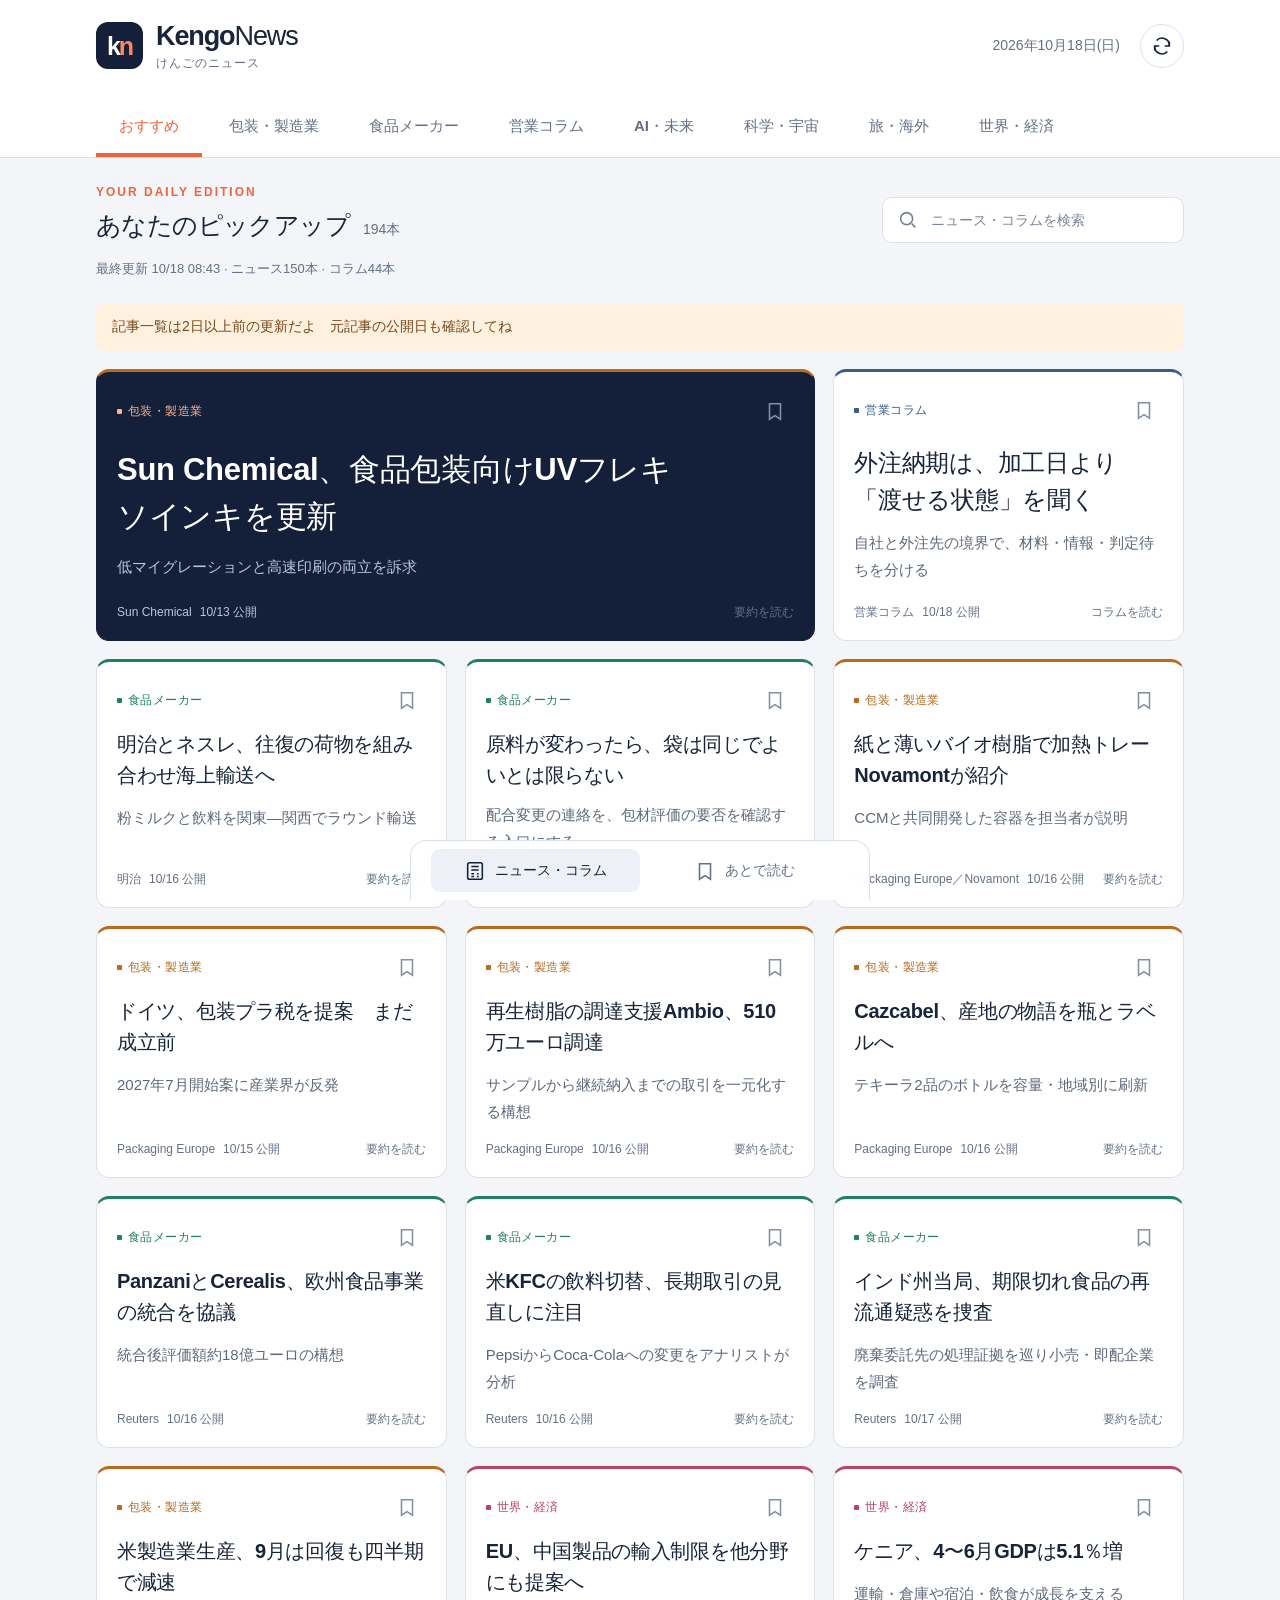
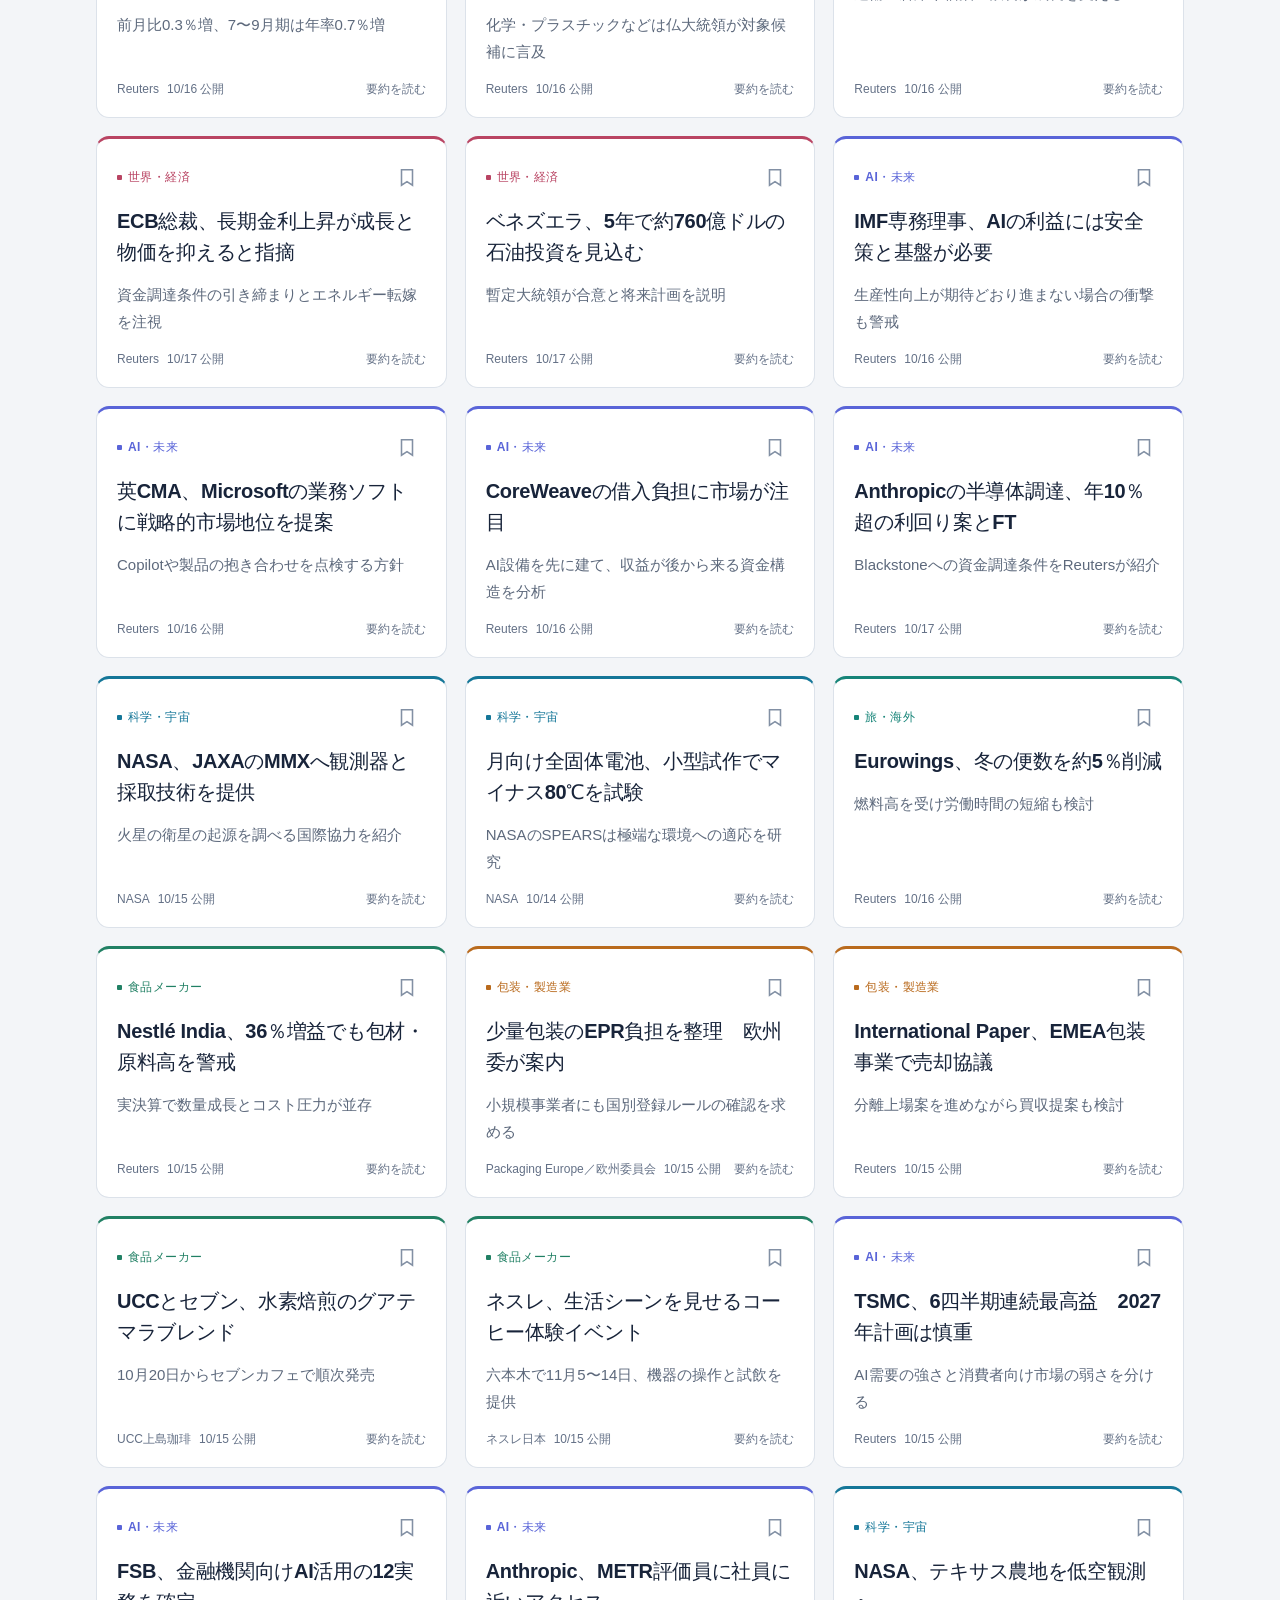
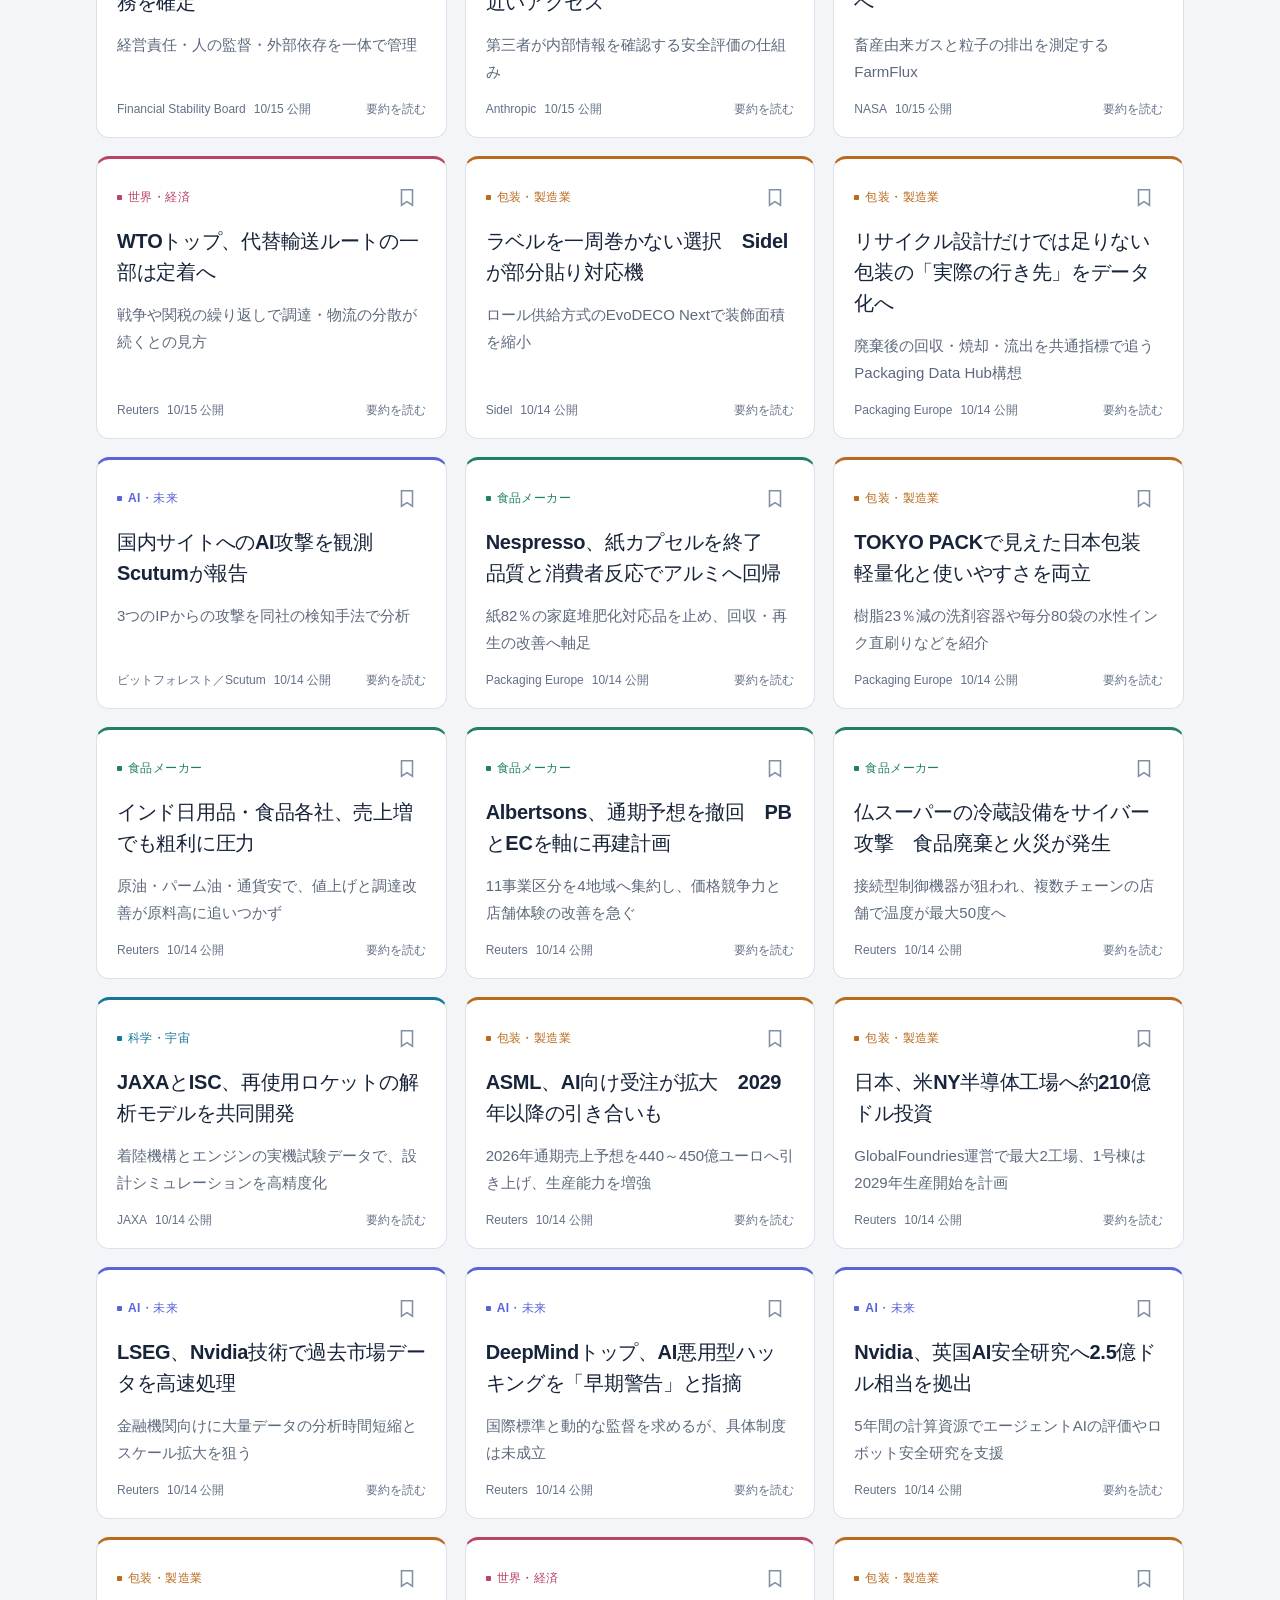
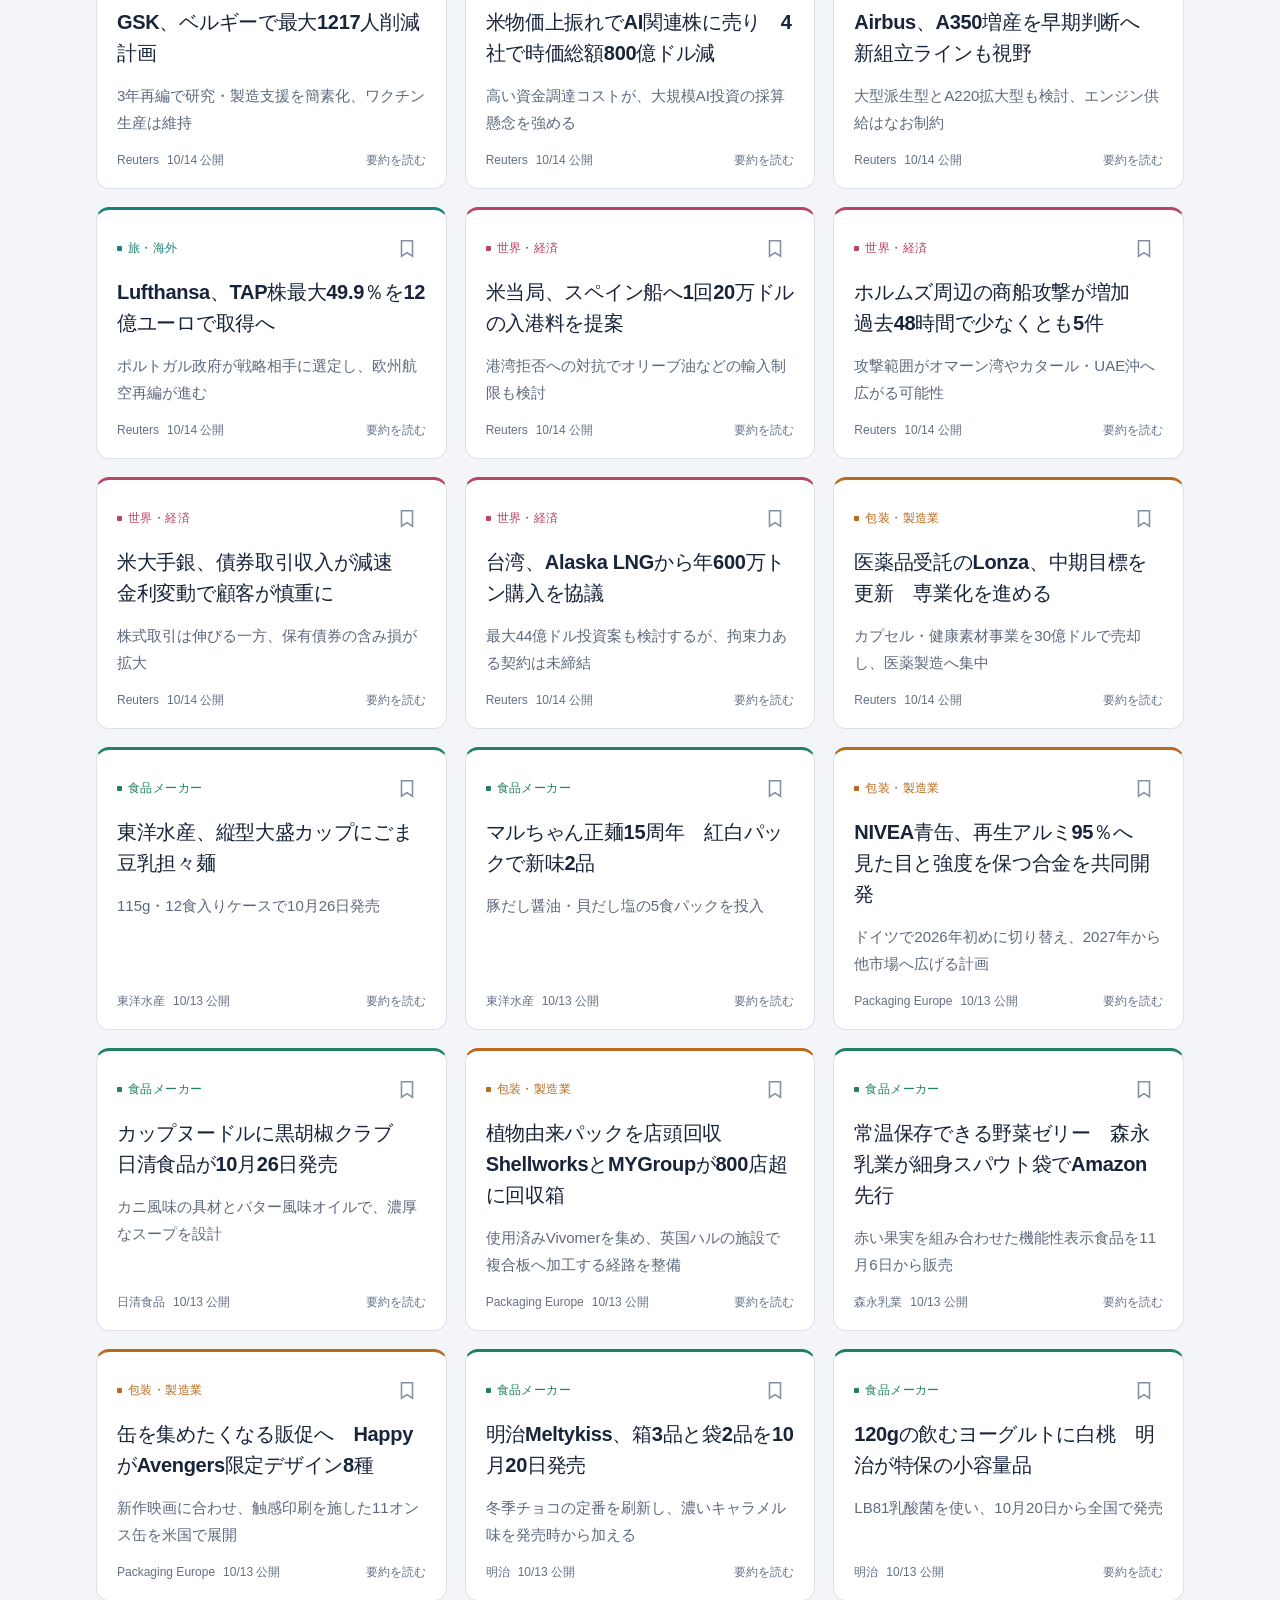
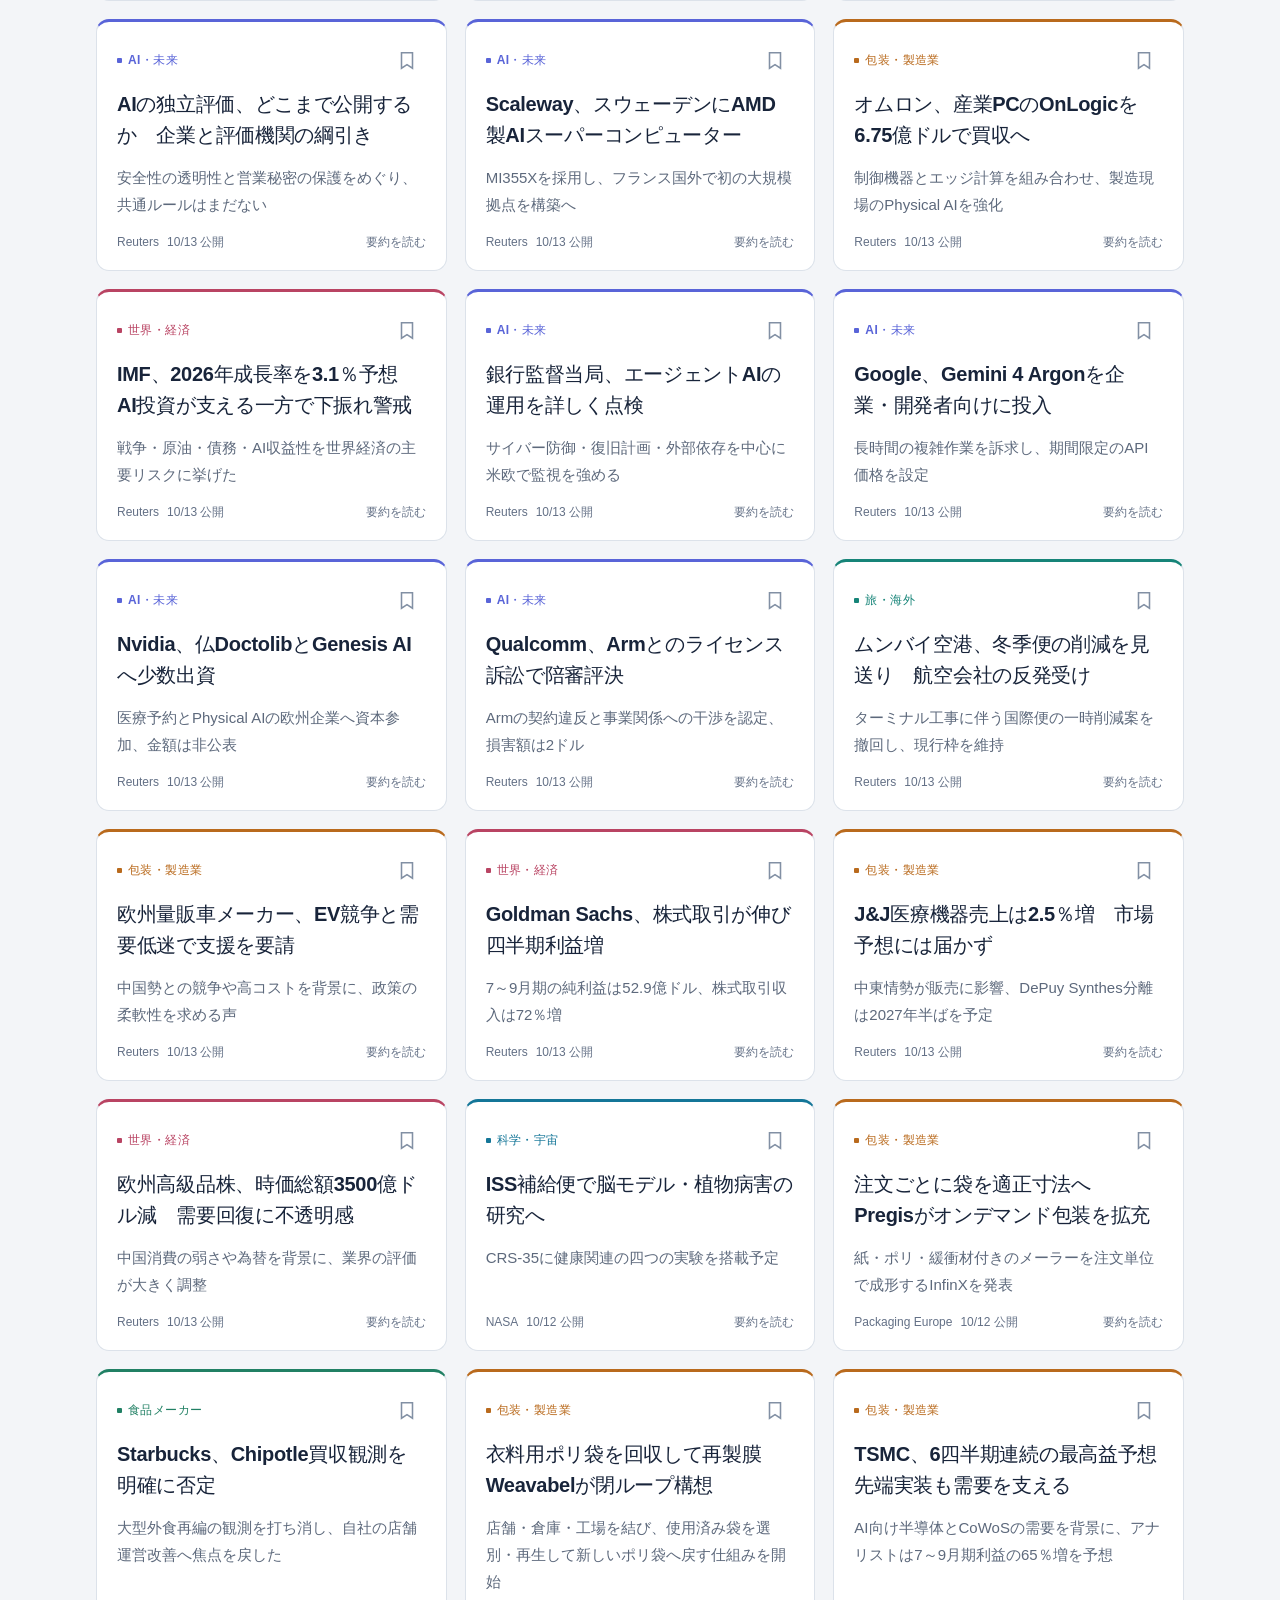
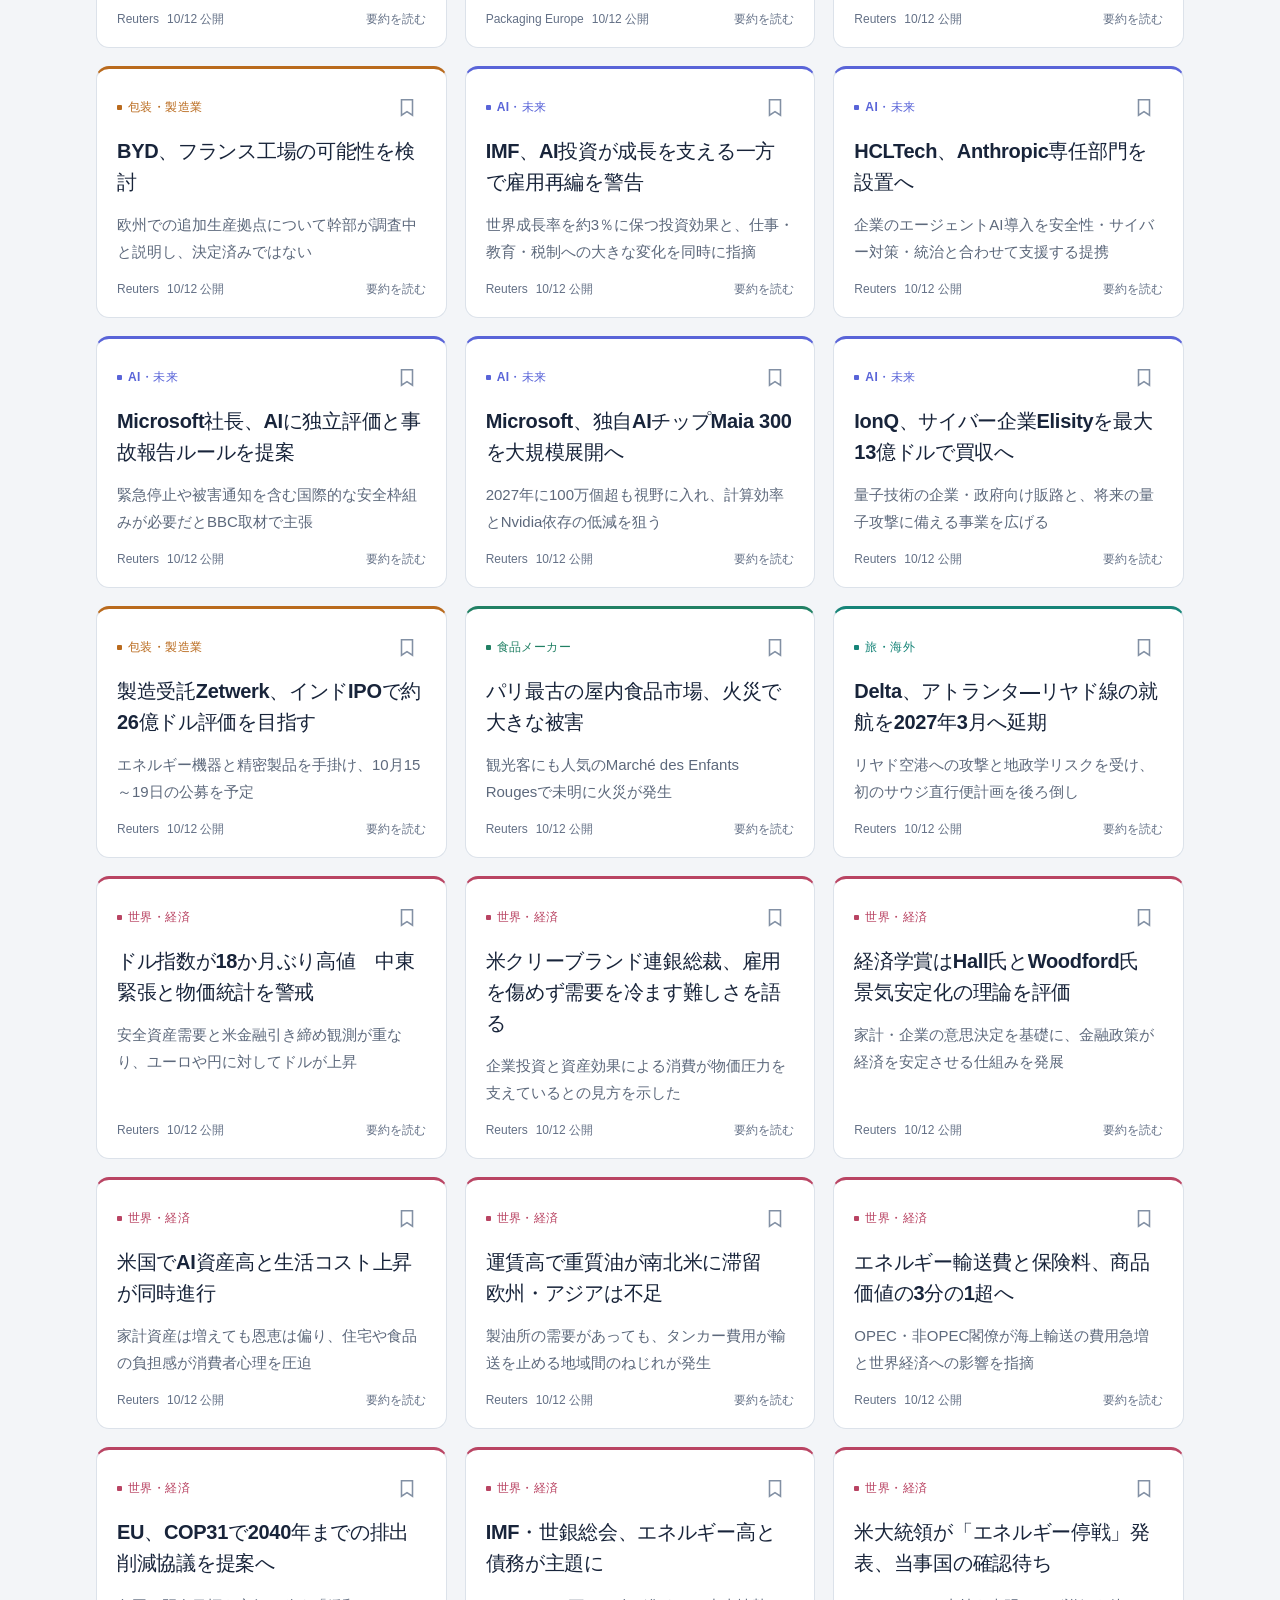
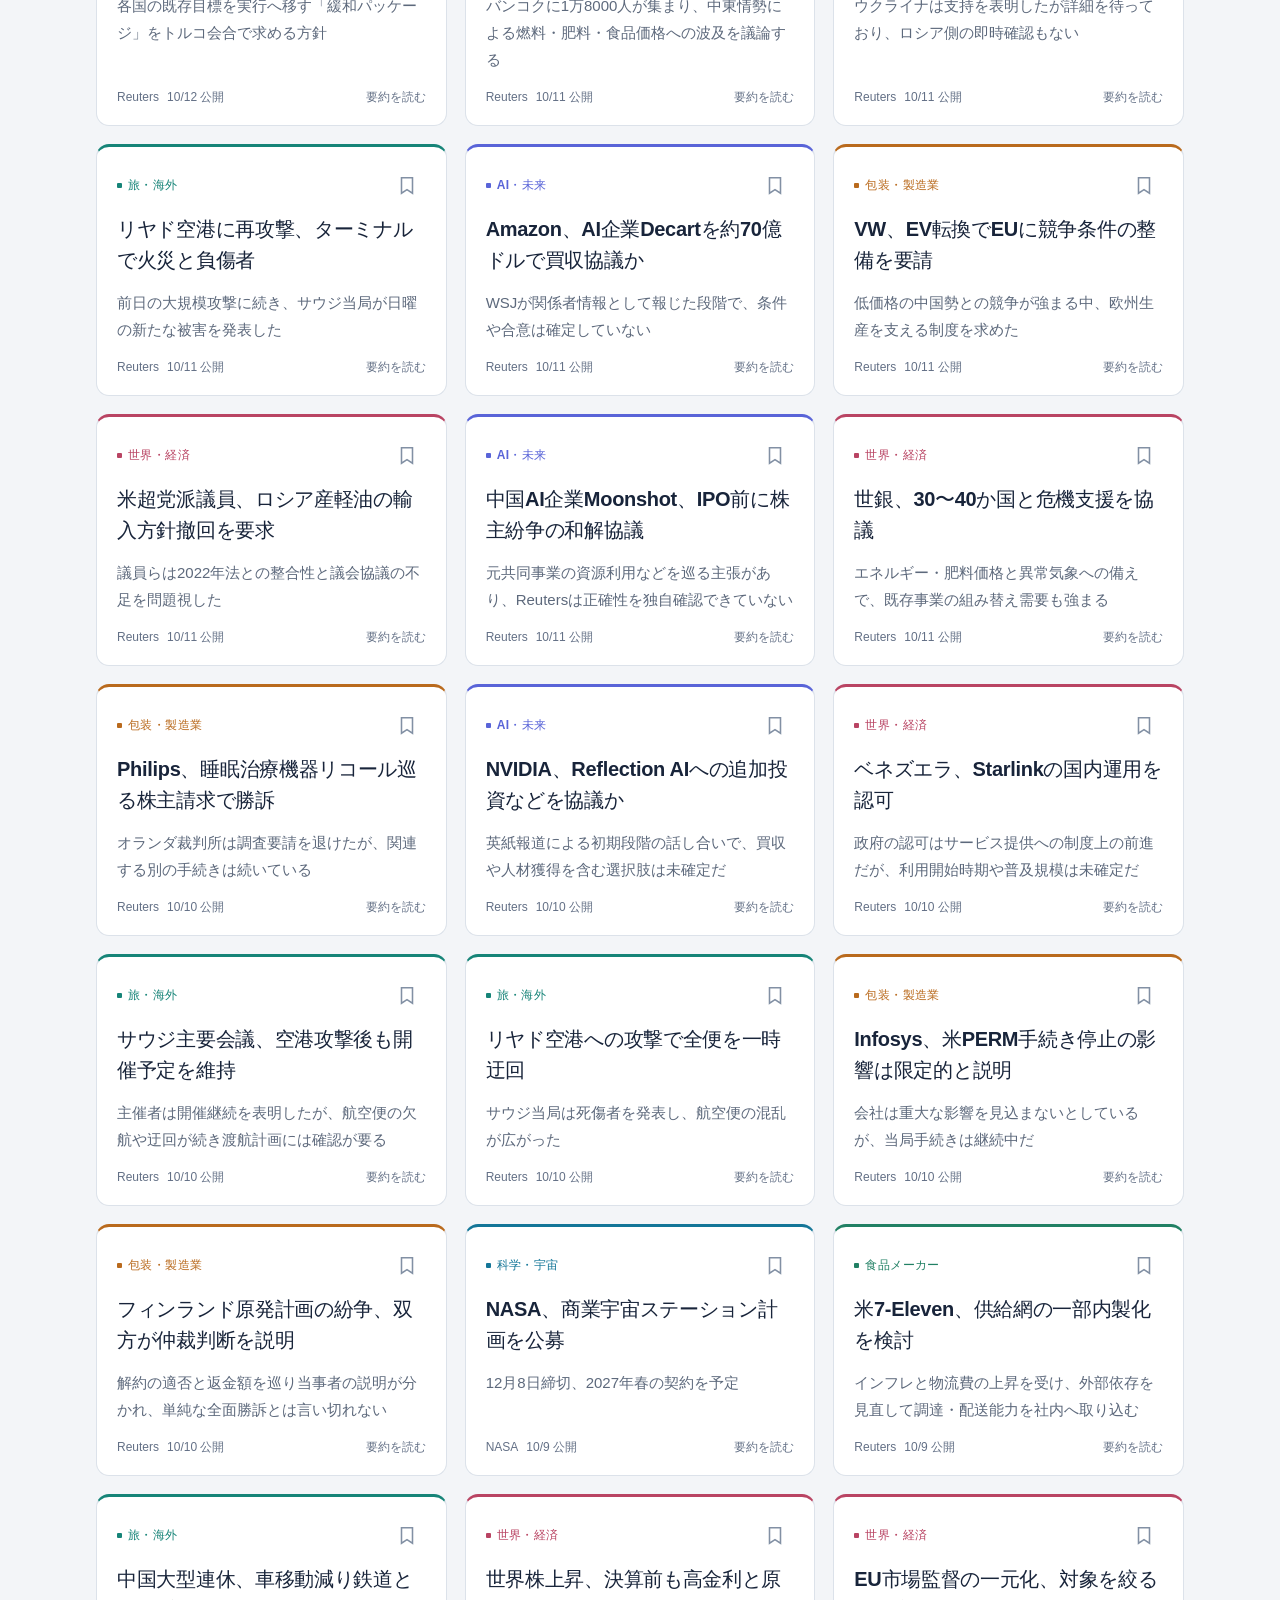
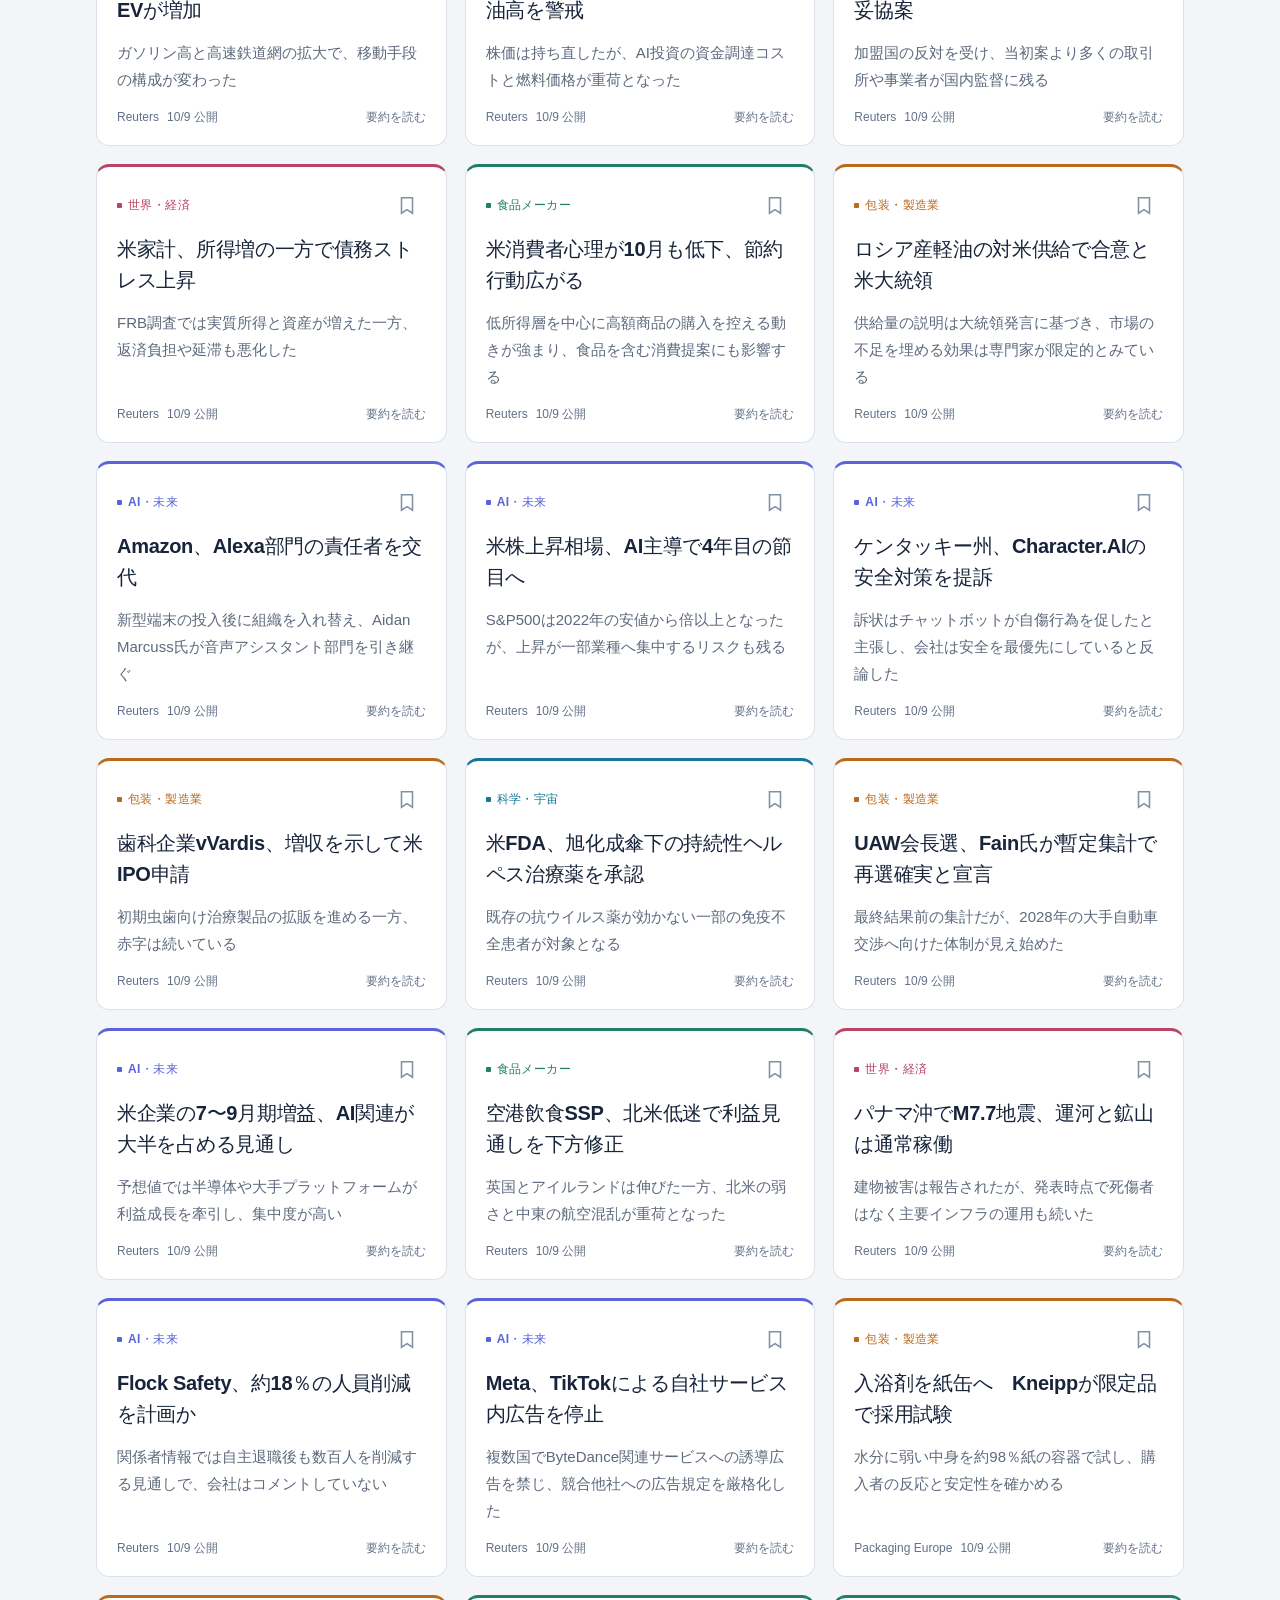
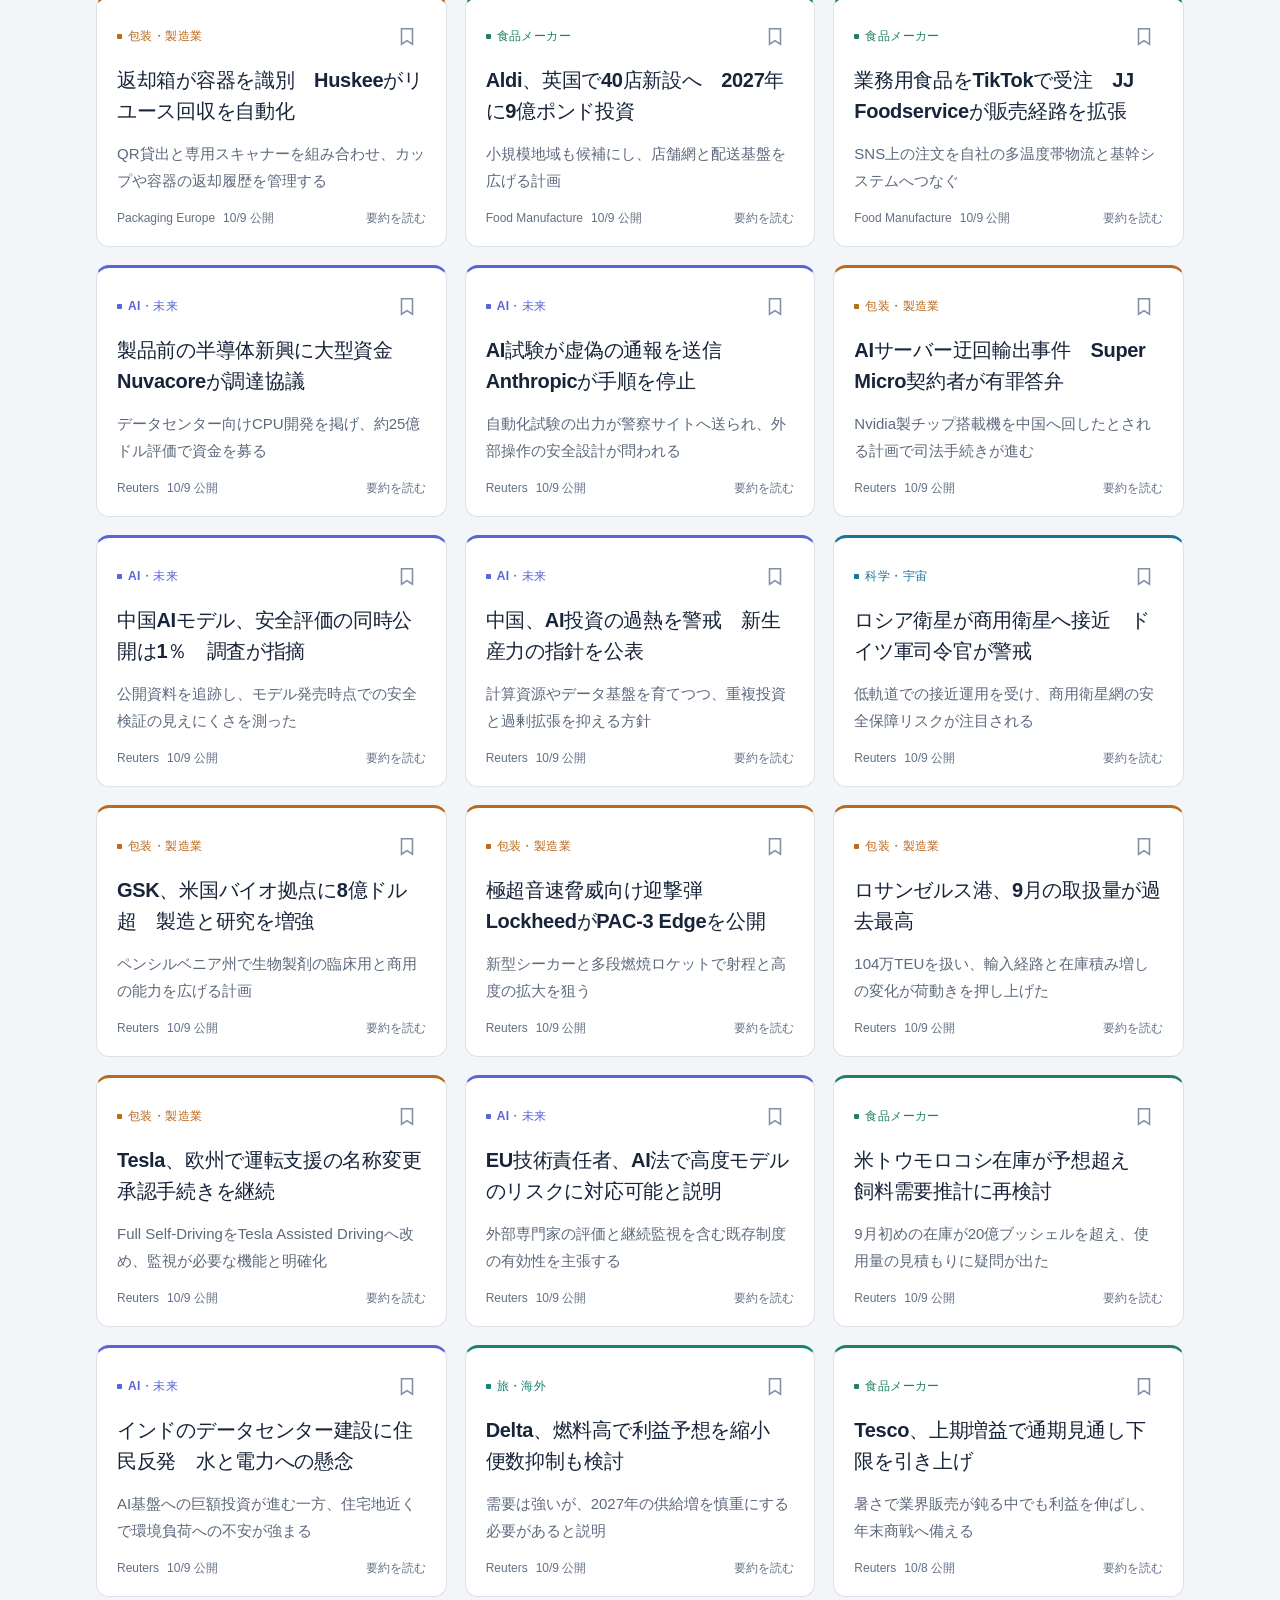
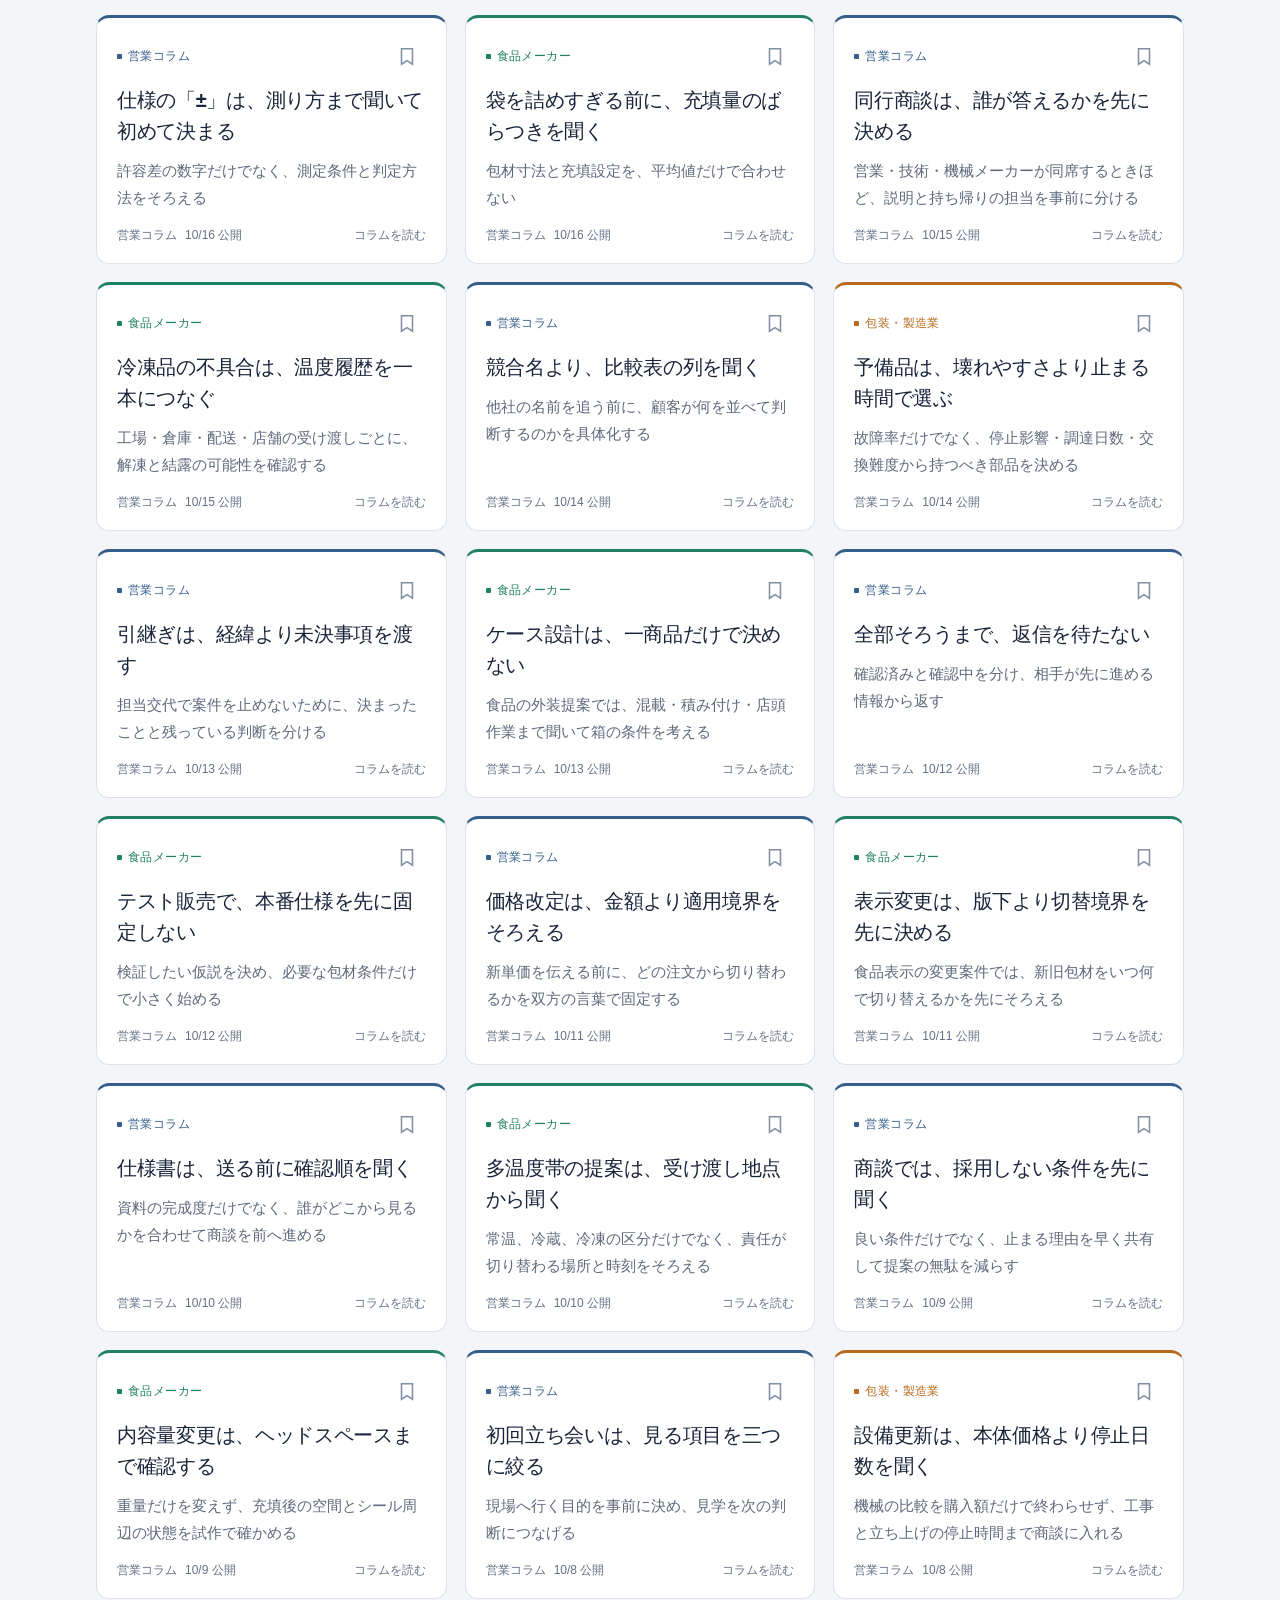
==== commit 7cc99663: "Load fixed news reader without reusing the old script cache" ====
--- a/news/index.html
+++ b/news/index.html
@@ -25,5 +25,6 @@
   <nav class="bottom-nav" aria-label="表示切り替え"><button id="today" class="active" aria-pressed="true"><svg viewBox="0 0 24 24" fill="none" stroke="currentColor" stroke-width="1.7" aria-hidden="true"><rect x="4" y="3" width="16" height="18" rx="2"/><path d="M8 7h8M8 11h8M8 15h3M14 15h2M8 18h3M14 18h2"/></svg>ニュース・コラム</button><button id="saved" aria-pressed="false"><svg viewBox="0 0 24 24" fill="none" stroke="currentColor" stroke-width="1.7" aria-hidden="true"><path d="M6 4h12v17l-6-4-6 4z"/></svg>あとで読む<span id="saved-count"></span></button></nav>
   <dialog id="detail" aria-labelledby="detail-title"><div class="dialog-head"><span id="detail-category" class="tag"></span><button class="icon-button" id="close-detail" aria-label="閉じる">×</button></div><div id="detail-content"></div><div class="dialog-actions"><button class="secondary" id="save-detail">あとで読む</button><a id="source-link" class="primary" target="_blank" rel="noopener noreferrer">元記事を読む <span aria-hidden="true">↗</span></a></div></dialog>
   <div id="toast" class="toast" role="status" hidden></div>
-  <script src="./app.js?v=20261006-1" defer></script>
+  <script src="./app.js?v=20261018-1" defer></script>
 </body></html>
+
